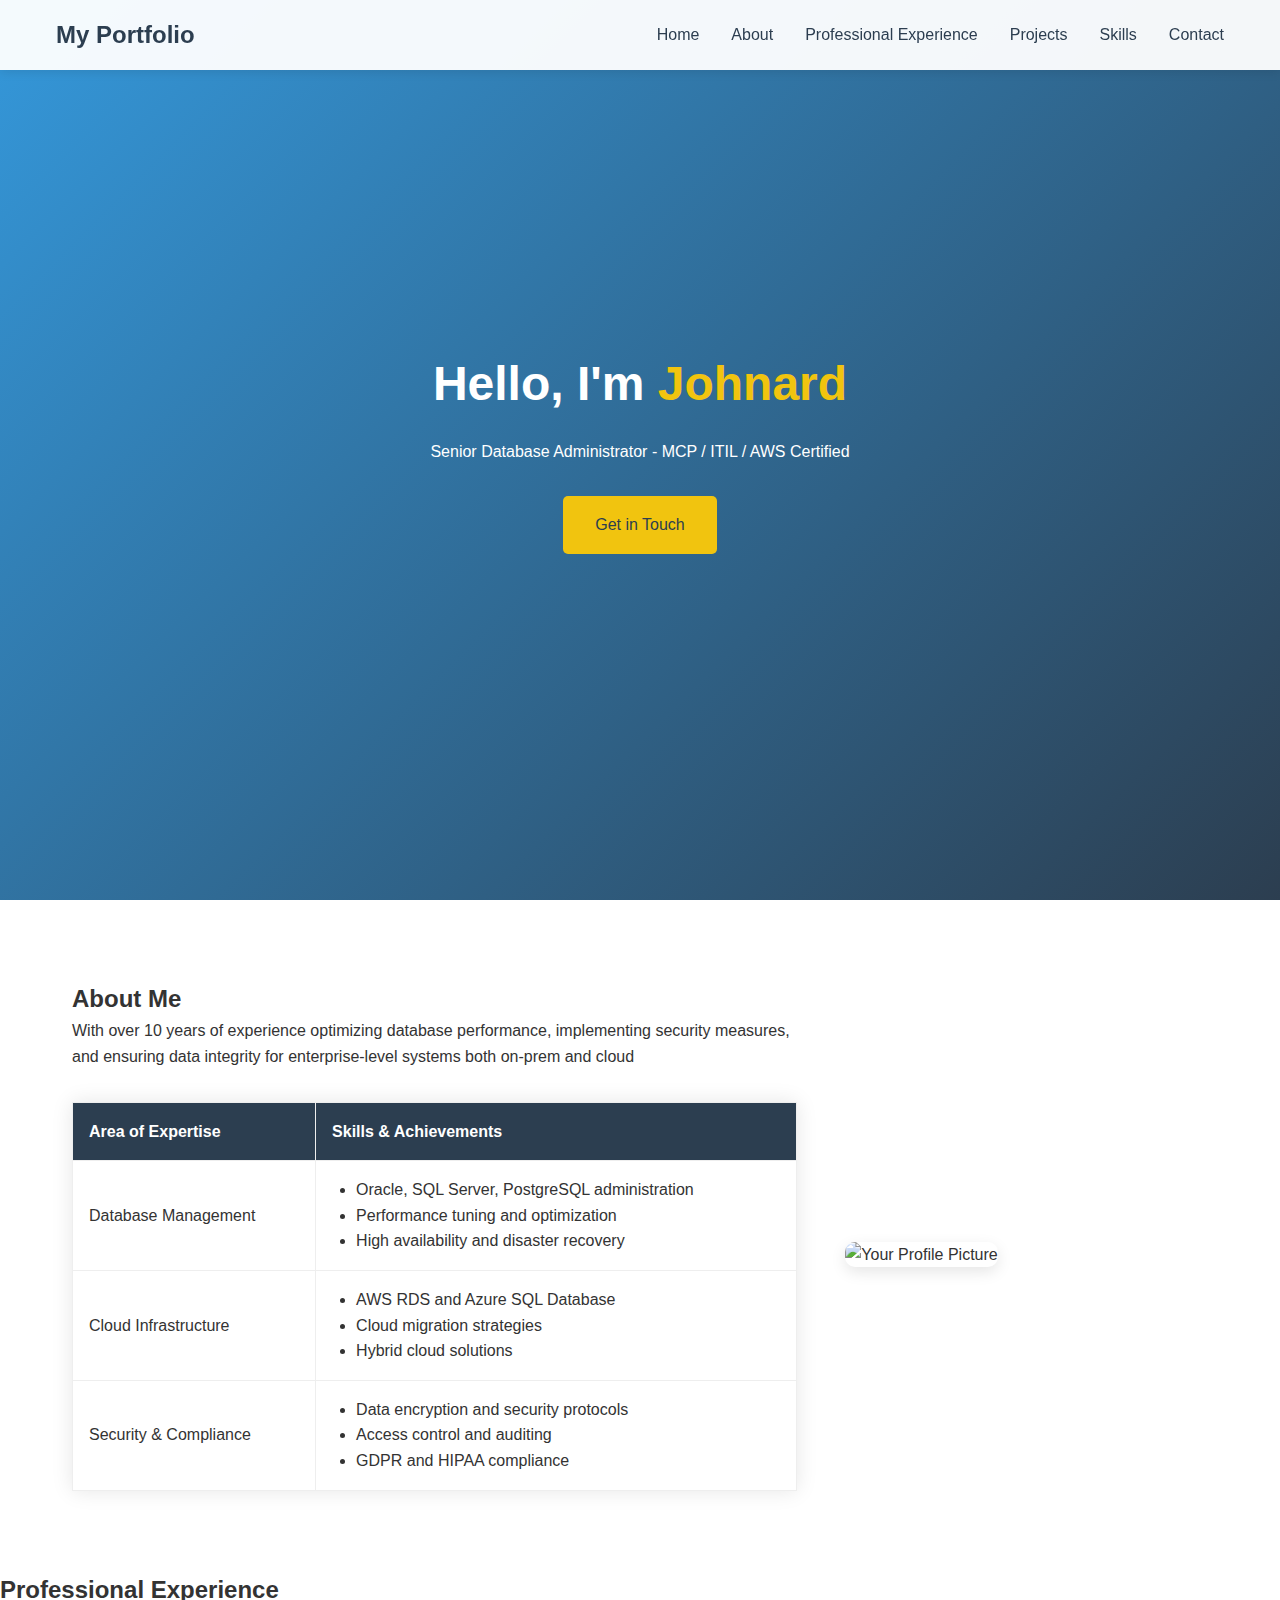
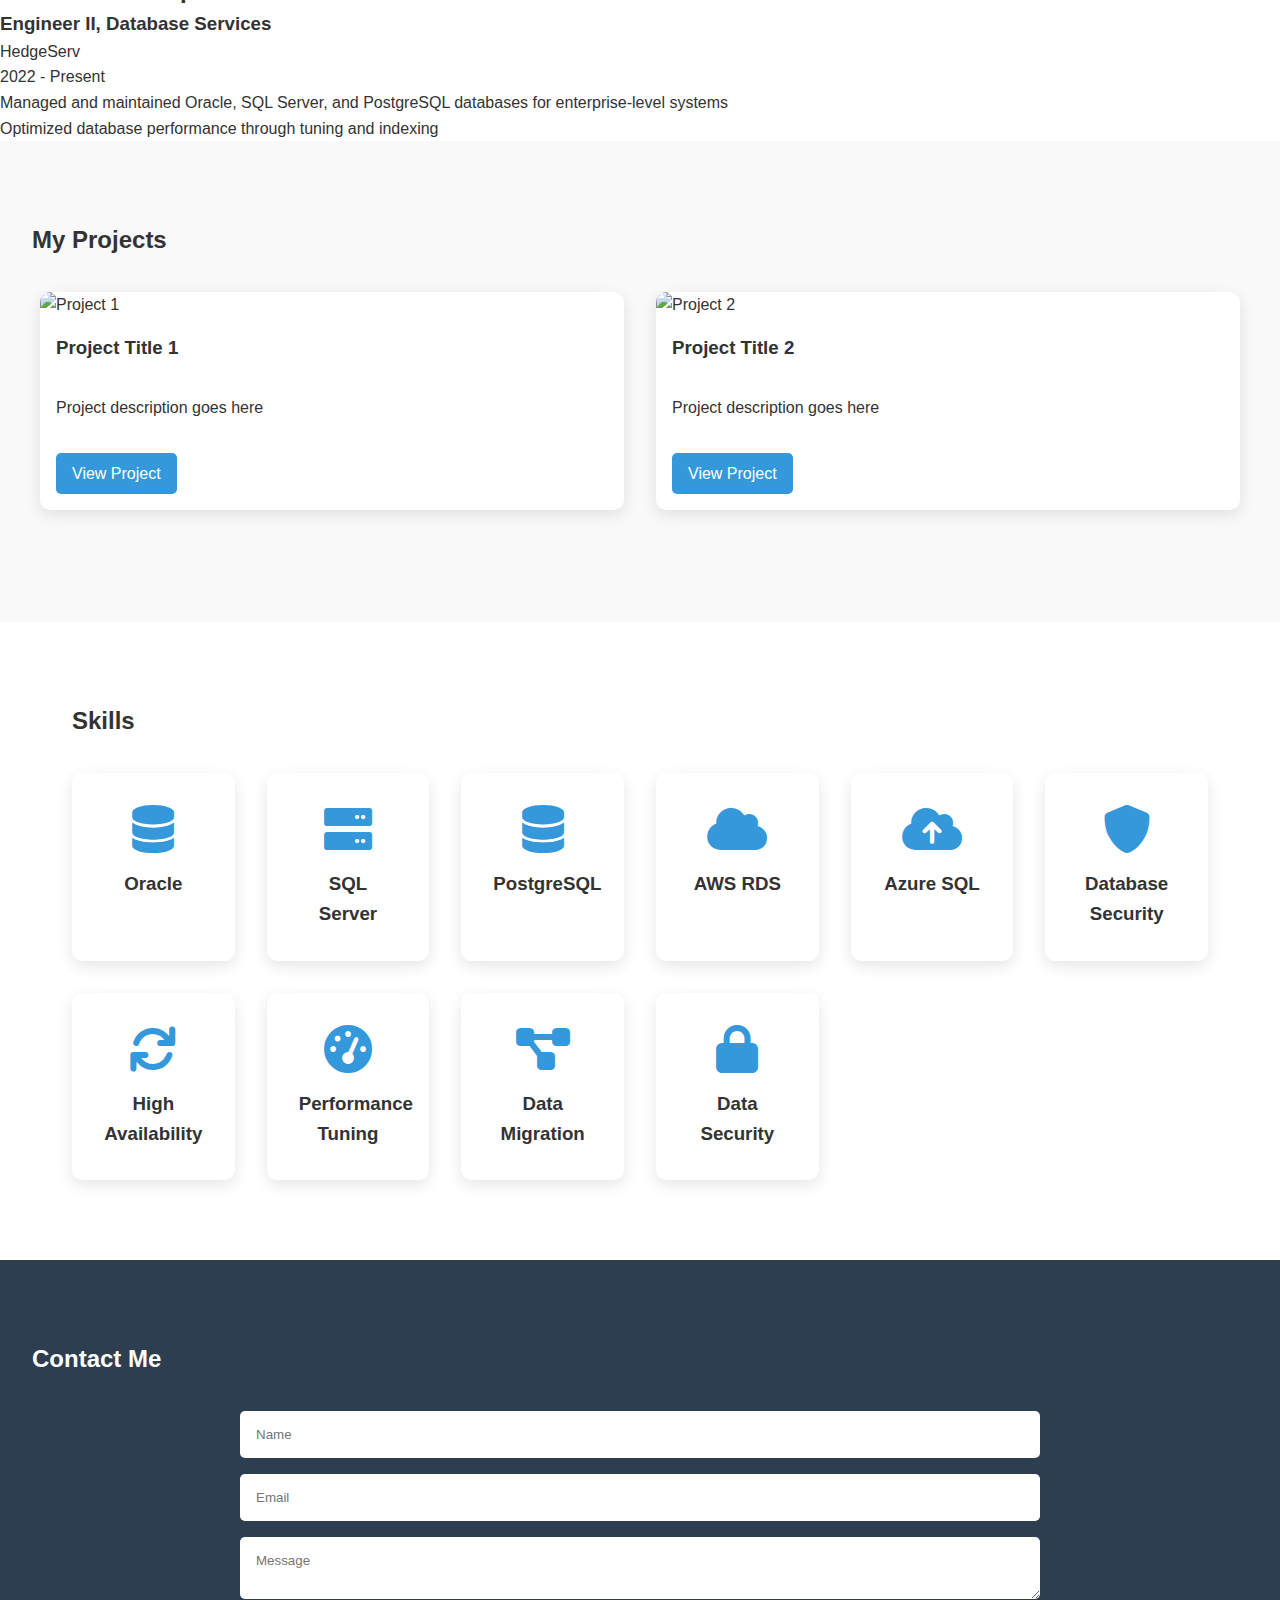
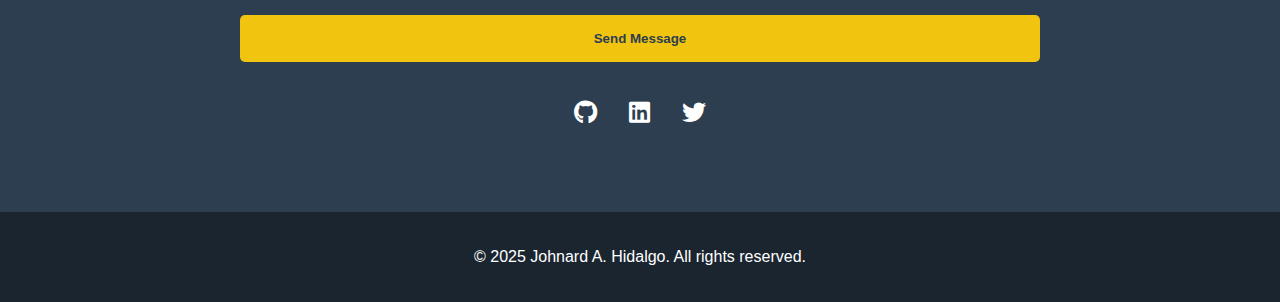
==== index.html @ d7ec06ce "Update index.html" ====
<!DOCTYPE html>
<html lang="en">
<head>
    <meta charset="UTF-8">
    <meta name="viewport" content="width=device-width, initial-scale=1.0">
    <title>My Portfolio</title>
    <link rel="stylesheet" href="styles.css">
    <link rel="stylesheet" href="https://cdnjs.cloudflare.com/ajax/libs/font-awesome/6.0.0/css/all.min.css">
</head>
<body>
    <!-- Navigation -->
    <nav>
        <div class="nav-content">
            <div class="logo">
                <a href="#">My Portfolio</a>
            </div>
            <ul class="nav-links">
                <li><a href="#home">Home</a></li>
                <li><a href="#about">About</a></li>
                <li><a href="#experience">Professional Experience</a></li>
                <li><a href="#projects">Projects</a></li>
                <li><a href="#skills">Skills</a></li>
                <li><a href="#contact">Contact</a></li>
            </ul>
        </div>
    </nav>

    <!-- Hero Section -->
    <section id="home" class="hero">
        <div class="hero-content">
            <h1>Hello, I'm <span class="highlight">Johnard</span></h1>
            <p>Senior Database Administrator - MCP / ITIL / AWS Certified</p>
            <a href="#contact" class="cta-button">Get in Touch</a>
        </div>
    </section>

    <!-- About Section -->
    <section id="about" class="about">
        <h2>About Me</h2>
        <div class="about-content">
            <div class="about-text">
                <p>With over 10 years of experience optimizing database performance, implementing security measures, and ensuring data integrity for enterprise-level systems both on-prem and cloud</p>
                
                <table class="experience-table">
                    <thead>
                        <tr>
                            <th>Area of Expertise</th>
                            <th>Skills & Achievements</th>
                        </tr>
                    </thead>
                    <tbody>
                        <tr>
                            <td>Database Management</td>
                            <td>
                                <ul>
                                    <li>Oracle, SQL Server, PostgreSQL administration</li>
                                    <li>Performance tuning and optimization</li>
                                    <li>High availability and disaster recovery</li>
                                </ul>
                            </td>
                        </tr>
                        <tr>
                            <td>Cloud Infrastructure</td>
                            <td>
                                <ul>
                                    <li>AWS RDS and Azure SQL Database</li>
                                    <li>Cloud migration strategies</li>
                                    <li>Hybrid cloud solutions</li>
                                </ul>
                            </td>
                        </tr>
                        <tr>
                            <td>Security & Compliance</td>
                            <td>
                                <ul>
                                    <li>Data encryption and security protocols</li>
                                    <li>Access control and auditing</li>
                                    <li>GDPR and HIPAA compliance</li>
                                </ul>
                            </td>
                        </tr>
                    </tbody>
                </table>
            </div>
            <div class="about-image">
                <img src="your-image.jpg" alt="Your Profile Picture">
            </div>
        </div>
    </section>
    <!-- Profesional Experience Section -->
    <section id="experience" class="experience">
        <h2>Professional Experience</h2>
        <div class="experience-grid">
            <div class="experience-card">
                <h3>Engineer II, Database Services</h3>
                <p>HedgeServ</p>
                <p>2022 - Present</p>
                <ul>
                    <li>Managed and maintained Oracle, SQL Server, and PostgreSQL databases for enterprise-level systems</li>
                    <li>Optimized database performance through tuning and indexing</li>
                </ul>    
            </div>
        </div>     
            

    <!-- Projects Section -->
    <section id="projects" class="projects">
        <h2>My Projects</h2>
        <div class="project-grid">
            <div class="project-card">
                <img src="project1.jpg" alt="Project 1">
                <h3>Project Title 1</h3>
                <p>Project description goes here</p>
                <a href="#" class="project-link">View Project</a>
            </div>
            <div class="project-card">
                <img src="project2.jpg" alt="Project 2">
                <h3>Project Title 2</h3>
                <p>Project description goes here</p>
                <a href="#" class="project-link">View Project</a>
            </div>
            <!-- Add more project cards as needed -->
        </div>
    </section>

    <!-- Skills Section -->
    <section id="skills" class="skills">
        <h2>Skills</h2>
        <div class="skills-grid">
            <!-- Remove web development skills and update with database-related skills -->
            <div class="skill-card">
                <i class="fas fa-database"></i>
                <h3>Oracle</h3>
            </div>
            <div class="skill-card">
                <i class="fas fa-server"></i>
                <h3>SQL Server</h3>
            </div>
            <div class="skill-card">
                <i class="fas fa-database"></i>
                <h3>PostgreSQL</h3>
            </div>
            <div class="skill-card">
                <i class="fas fa-cloud"></i>
                <h3>AWS RDS</h3>
            </div>
            <div class="skill-card">
                <i class="fas fa-cloud-upload-alt"></i>
                <h3>Azure SQL</h3>
            </div>
            <div class="skill-card">
                <i class="fas fa-shield-alt"></i>
                <h3>Database Security</h3>
            </div>
            <div class="skill-card">
                <i class="fas fa-sync"></i>
                <h3>High Availability</h3>
            </div>
            <div class="skill-card">
                <i class="fas fa-tachometer-alt"></i>
                <h3>Performance Tuning</h3>
            </div>
            <div class="skill-card">
                <i class="fas fa-project-diagram"></i>
                <h3>Data Migration</h3>
            </div>
            <div class="skill-card">
                <i class="fas fa-lock"></i>
                <h3>Data Security</h3>
            </div>
        </div>
    </section>

    <!-- Contact Section -->
    <section id="contact" class="contact">
        <h2>Contact Me</h2>
        <div class="contact-content">
            <form id="contact-form">
                <input type="text" placeholder="Name" required>
                <input type="email" placeholder="Email" required>
                <textarea placeholder="Message" required></textarea>
                <button type="submit">Send Message</button>
            </form>
            <div class="social-links">
                <a href="https://github.com/johnarddba"><i class="fab fa-github"></i></a>
                <a href="https://linkedin.com/in/johnardahidalgo/"><i class="fab fa-linkedin"></i></a>
                <a href="https://x.com/johnardahidalgo"><i class="fab fa-twitter"></i></a>
            </div>
        </div>
    </section>

    <!-- Footer -->
    <footer>
        <p>&copy; 2025 Johnard A. Hidalgo. All rights reserved.</p>
    </footer>

    <script src="script.js"></script>
</body>
</html>
---- styles.css ----
/* Global Styles */
* {
    margin: 0;
    padding: 0;
    box-sizing: border-box;
    font-family: 'Arial', sans-serif;
}

body {
    line-height: 1.6;
    color: #333;
}

/* Navigation */
nav {
    position: fixed;
    width: 100%;
    background: rgba(255, 255, 255, 0.95);
    box-shadow: 0 2px 10px rgba(0, 0, 0, 0.1);
    z-index: 1000;
}

.nav-content {
    max-width: 1200px;
    margin: 0 auto;
    padding: 1rem;
    display: flex;
    justify-content: space-between;
    align-items: center;
}

.logo a {
    font-size: 1.5rem;
    font-weight: bold;
    color: #2c3e50;
    text-decoration: none;
}

.nav-links {
    display: flex;
    list-style: none;
    gap: 2rem;
}

.nav-links a {
    text-decoration: none;
    color: #2c3e50;
    font-weight: 500;
    transition: color 0.3s;
}

.nav-links a:hover {
    color: #3498db;
}

/* Hero Section */
.hero {
    height: 100vh;
    background: linear-gradient(135deg, #3498db, #2c3e50);
    display: flex;
    align-items: center;
    justify-content: center;
    text-align: center;
    color: white;
}

.hero-content h1 {
    font-size: 3rem;
    margin-bottom: 1rem;
}

.highlight {
    color: #f1c40f;
}

.cta-button {
    display: inline-block;
    padding: 1rem 2rem;
    background: #f1c40f;
    color: #2c3e50;
    text-decoration: none;
    border-radius: 5px;
    margin-top: 2rem;
    transition: transform 0.3s;
}

.cta-button:hover {
    transform: translateY(-3px);
}

/* About Section */
.about {
    padding: 5rem 2rem;
    max-width: 1200px;
    margin: 0 auto;
}

.about-content {
    display: grid;
    grid-template-columns: 2fr 1fr;
    gap: 3rem;
    align-items: center;
}

.about-image img {
    width: 100%;
    border-radius: 10px;
    box-shadow: 0 5px 15px rgba(0, 0, 0, 0.1);
}

/* Experience Table */
.experience-table {
    width: 100%;
    border-collapse: collapse;
    margin-top: 2rem;
    background: white;
    box-shadow: 0 0 20px rgba(0, 0, 0, 0.1);
}

.experience-table th,
.experience-table td {
    padding: 1rem;
    border: 1px solid #eee;
}

.experience-table th {
    background: #2c3e50;
    color: white;
    text-align: left;
}

.experience-table ul {
    margin-left: 1.5rem;
}

/* Projects Section */
.projects {
    background: #f9f9f9;
    padding: 5rem 2rem;
}

.project-grid {
    max-width: 1200px;
    margin: 0 auto;
    display: grid;
    grid-template-columns: repeat(auto-fit, minmax(300px, 1fr));
    gap: 2rem;
    padding: 2rem 0;
}

.project-card {
    background: white;
    border-radius: 10px;
    overflow: hidden;
    box-shadow: 0 5px 15px rgba(0, 0, 0, 0.1);
    transition: transform 0.3s;
}

.project-card:hover {
    transform: translateY(-5px);
}

.project-card img {
    width: 100%;
    height: 200px;
    object-fit: cover;
}

.project-card h3,
.project-card p {
    padding: 1rem;
}

.project-link {
    display: inline-block;
    margin: 1rem;
    padding: 0.5rem 1rem;
    background: #3498db;
    color: white;
    text-decoration: none;
    border-radius: 5px;
}

/* Skills Section */
.skills {
    padding: 5rem 2rem;
    max-width: 1200px;
    margin: 0 auto;
}

.skills-grid {
    display: grid;
    grid-template-columns: repeat(auto-fit, minmax(150px, 1fr));
    gap: 2rem;
    margin-top: 2rem;
}

.skill-card {
    text-align: center;
    padding: 2rem;
    background: white;
    border-radius: 10px;
    box-shadow: 0 5px 15px rgba(0, 0, 0, 0.1);
}

.skill-card i {
    font-size: 3rem;
    color: #3498db;
    margin-bottom: 1rem;
}

/* Contact Section */
.contact {
    background: #2c3e50;
    color: white;
    padding: 5rem 2rem;
}

.contact-content {
    max-width: 800px;
    margin: 0 auto;
}

#contact-form {
    display: grid;
    gap: 1rem;
    margin-top: 2rem;
}

#contact-form input,
#contact-form textarea {
    padding: 1rem;
    border: none;
    border-radius: 5px;
}

#contact-form button {
    padding: 1rem;
    background: #f1c40f;
    color: #2c3e50;
    border: none;
    border-radius: 5px;
    cursor: pointer;
    font-weight: bold;
}

.social-links {
    display: flex;
    justify-content: center;
    gap: 2rem;
    margin-top: 2rem;
}

.social-links a {
    color: white;
    font-size: 1.5rem;
    transition: color 0.3s;
}

.social-links a:hover {
    color: #f1c40f;
}

/* Footer */
footer {
    text-align: center;
    padding: 2rem;
    background: #1a252f;
    color: white;
}

/* Responsive Design */
@media (max-width: 768px) {
    .nav-links {
        display: none;
    }
    
    .about-content {
        grid-template-columns: 1fr;
    }
    
    .hero-content h1 {
        font-size: 2rem;
    }
}
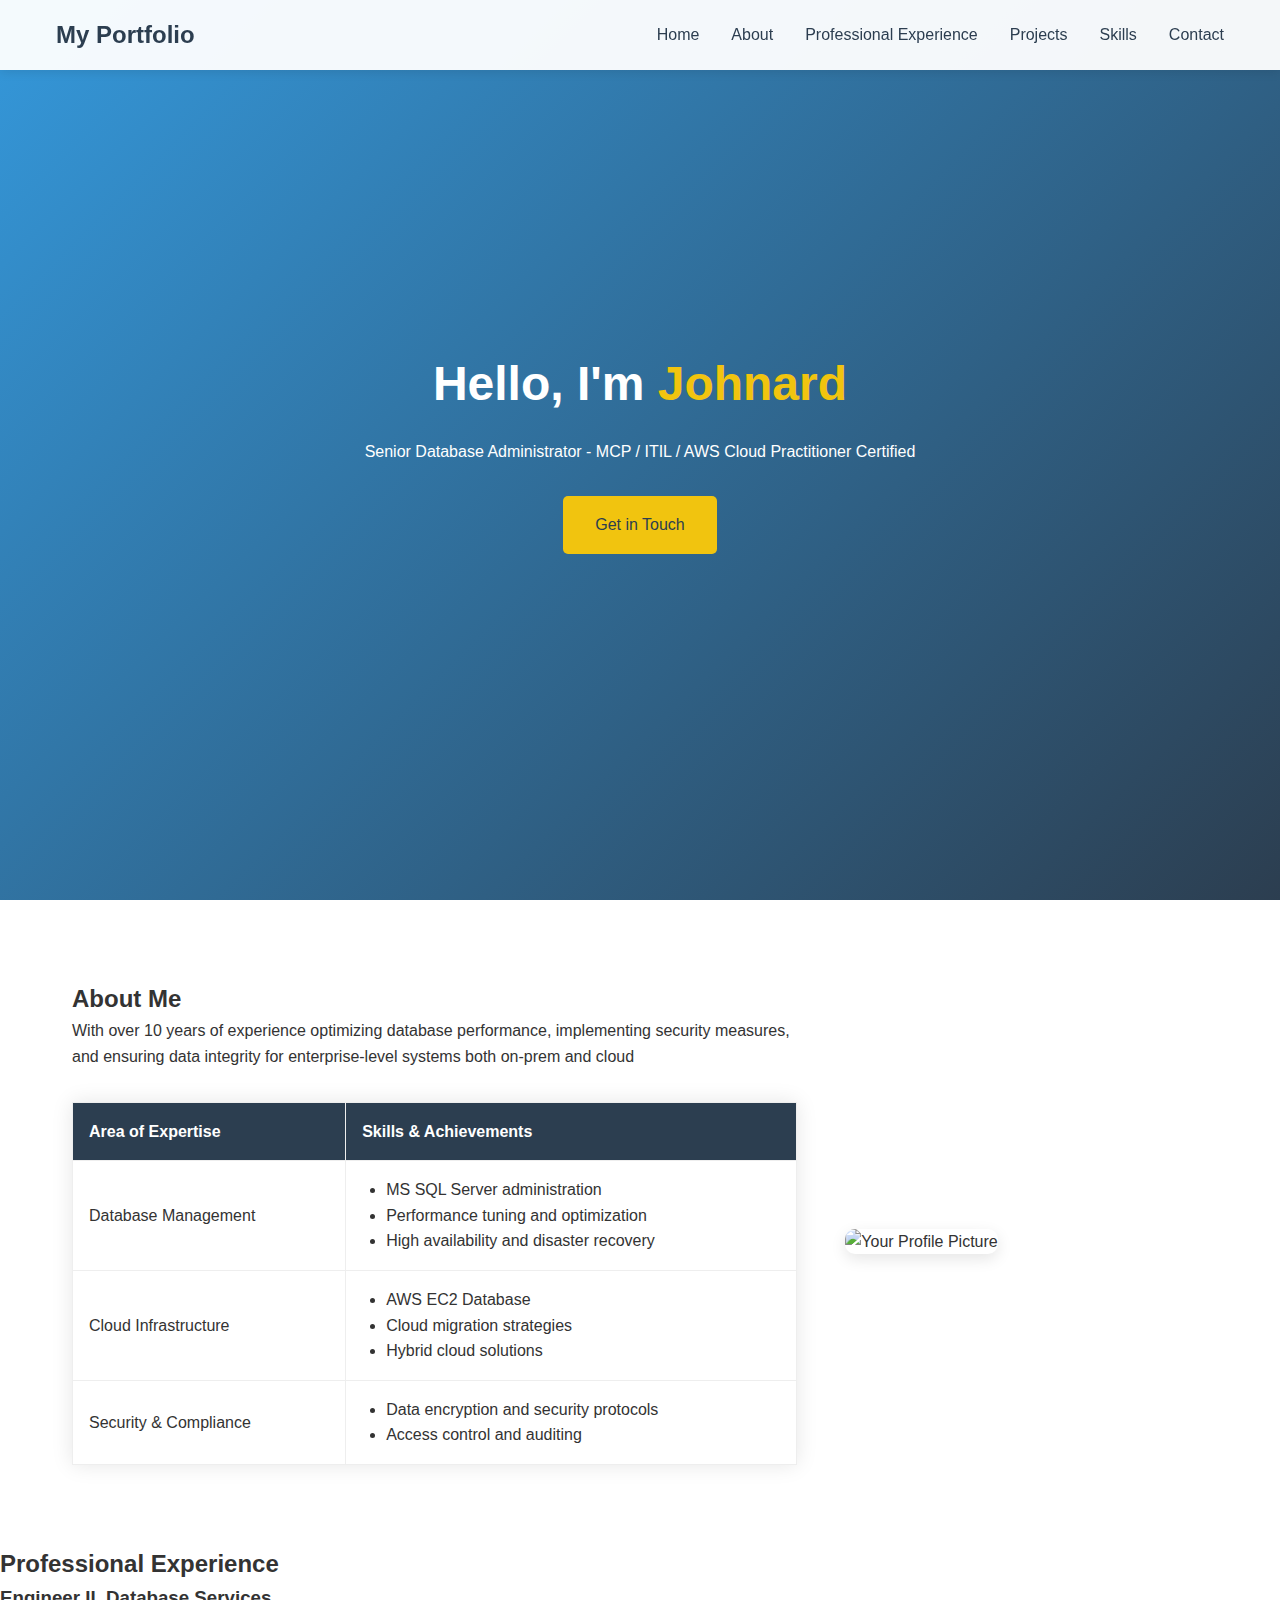
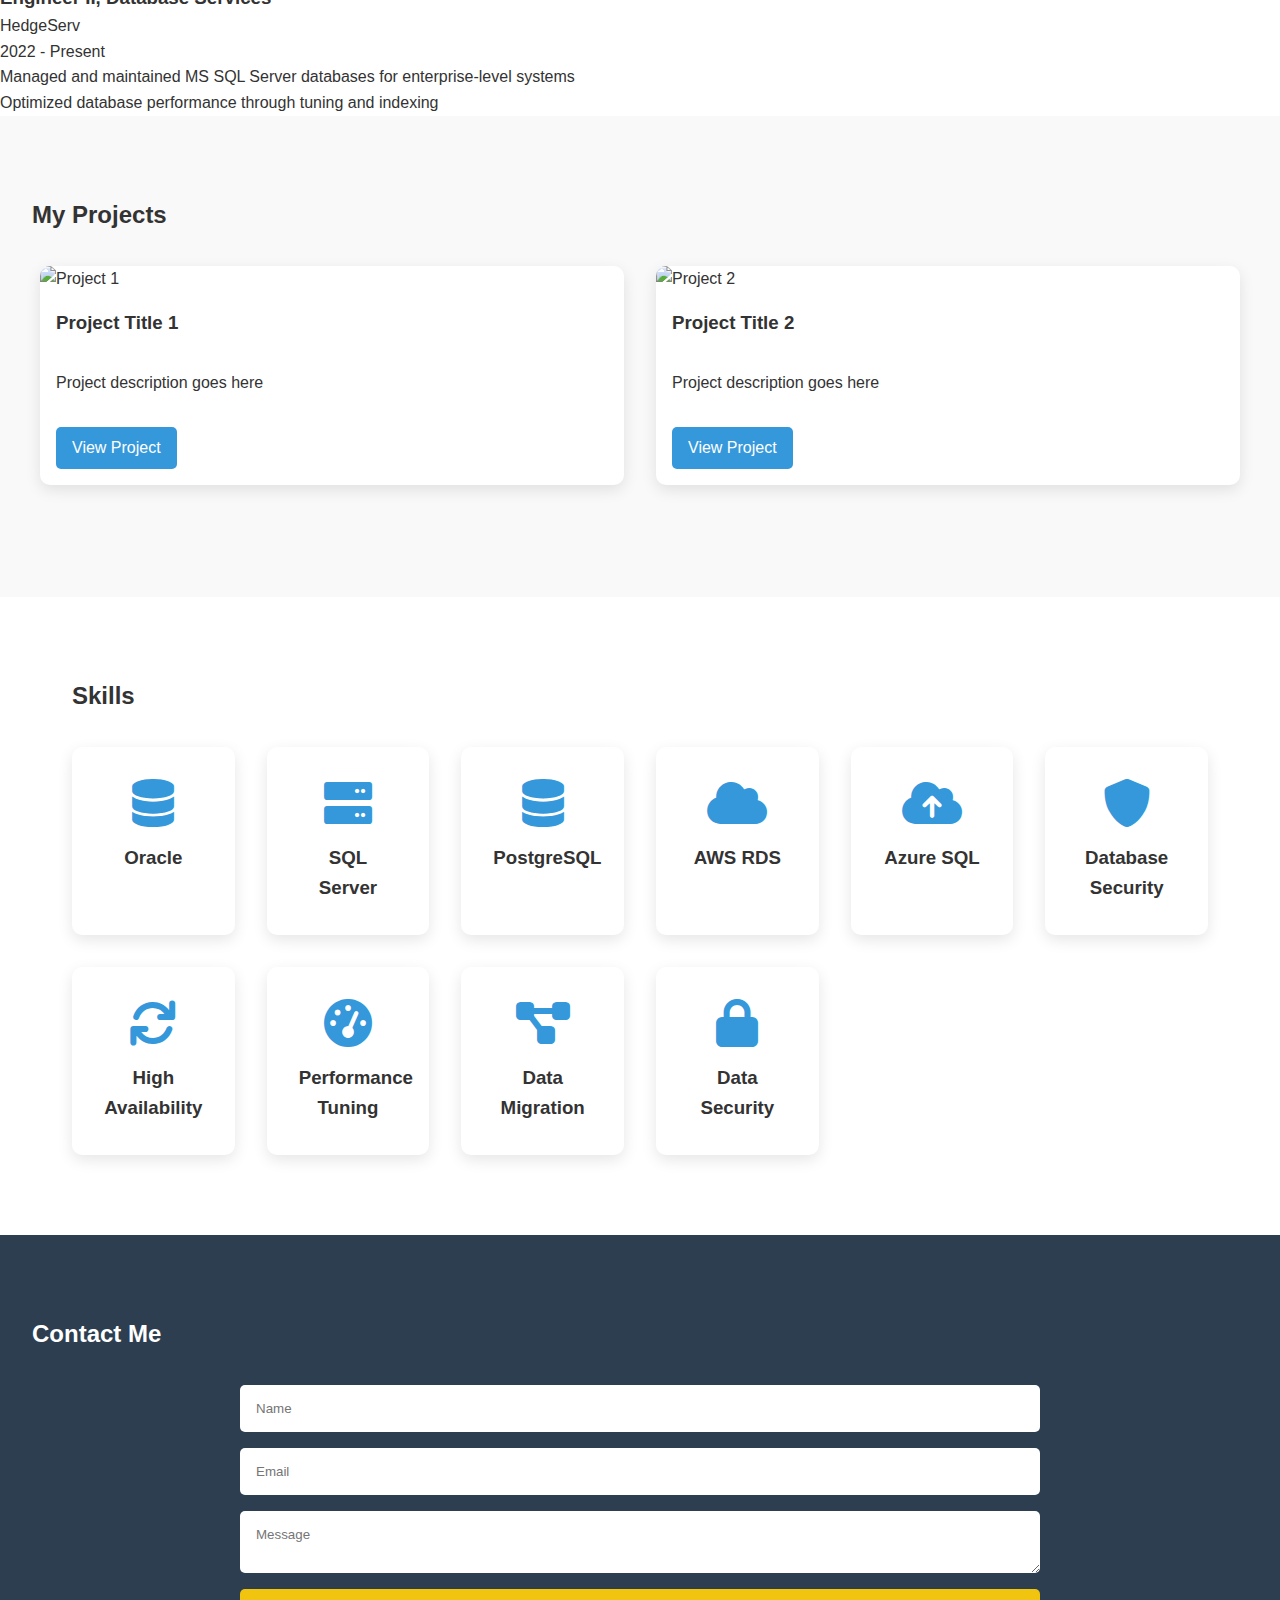
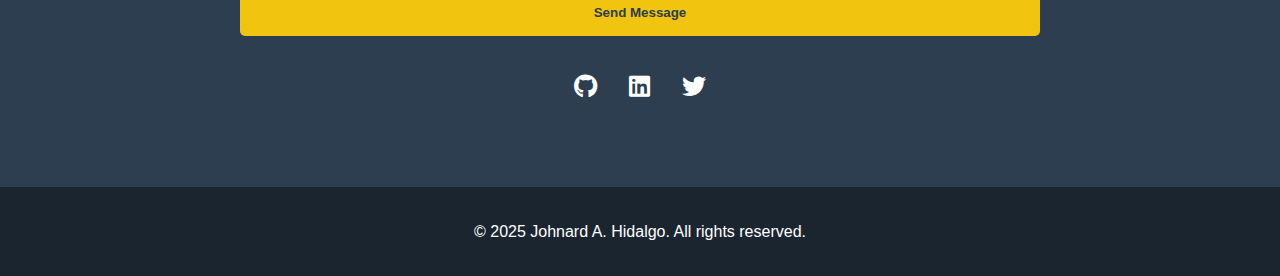
==== commit 752e87ce: "Update index.html" ====
--- a/index.html
+++ b/index.html
@@ -29,7 +29,7 @@
     <section id="home" class="hero">
         <div class="hero-content">
             <h1>Hello, I'm <span class="highlight">Johnard</span></h1>
-            <p>Senior Database Administrator - MCP / ITIL / AWS Certified</p>
+            <p>Senior Database Administrator - MCP / ITIL / AWS Cloud Practitioner Certified</p>
             <a href="#contact" class="cta-button">Get in Touch</a>
         </div>
     </section>
@@ -53,7 +53,7 @@
                             <td>Database Management</td>
                             <td>
                                 <ul>
-                                    <li>Oracle, SQL Server, PostgreSQL administration</li>
+                                    <li>MS SQL Server administration</li>
                                     <li>Performance tuning and optimization</li>
                                     <li>High availability and disaster recovery</li>
                                 </ul>
@@ -63,7 +63,7 @@
                             <td>Cloud Infrastructure</td>
                             <td>
                                 <ul>
-                                    <li>AWS RDS and Azure SQL Database</li>
+                                    <li>AWS EC2 Database</li>
                                     <li>Cloud migration strategies</li>
                                     <li>Hybrid cloud solutions</li>
                                 </ul>
@@ -75,7 +75,6 @@
                                 <ul>
                                     <li>Data encryption and security protocols</li>
                                     <li>Access control and auditing</li>
-                                    <li>GDPR and HIPAA compliance</li>
                                 </ul>
                             </td>
                         </tr>
@@ -96,7 +95,7 @@
                 <p>HedgeServ</p>
                 <p>2022 - Present</p>
                 <ul>
-                    <li>Managed and maintained Oracle, SQL Server, and PostgreSQL databases for enterprise-level systems</li>
+                    <li>Managed and maintained MS SQL Server databases for enterprise-level systems</li>
                     <li>Optimized database performance through tuning and indexing</li>
                 </ul>    
             </div>
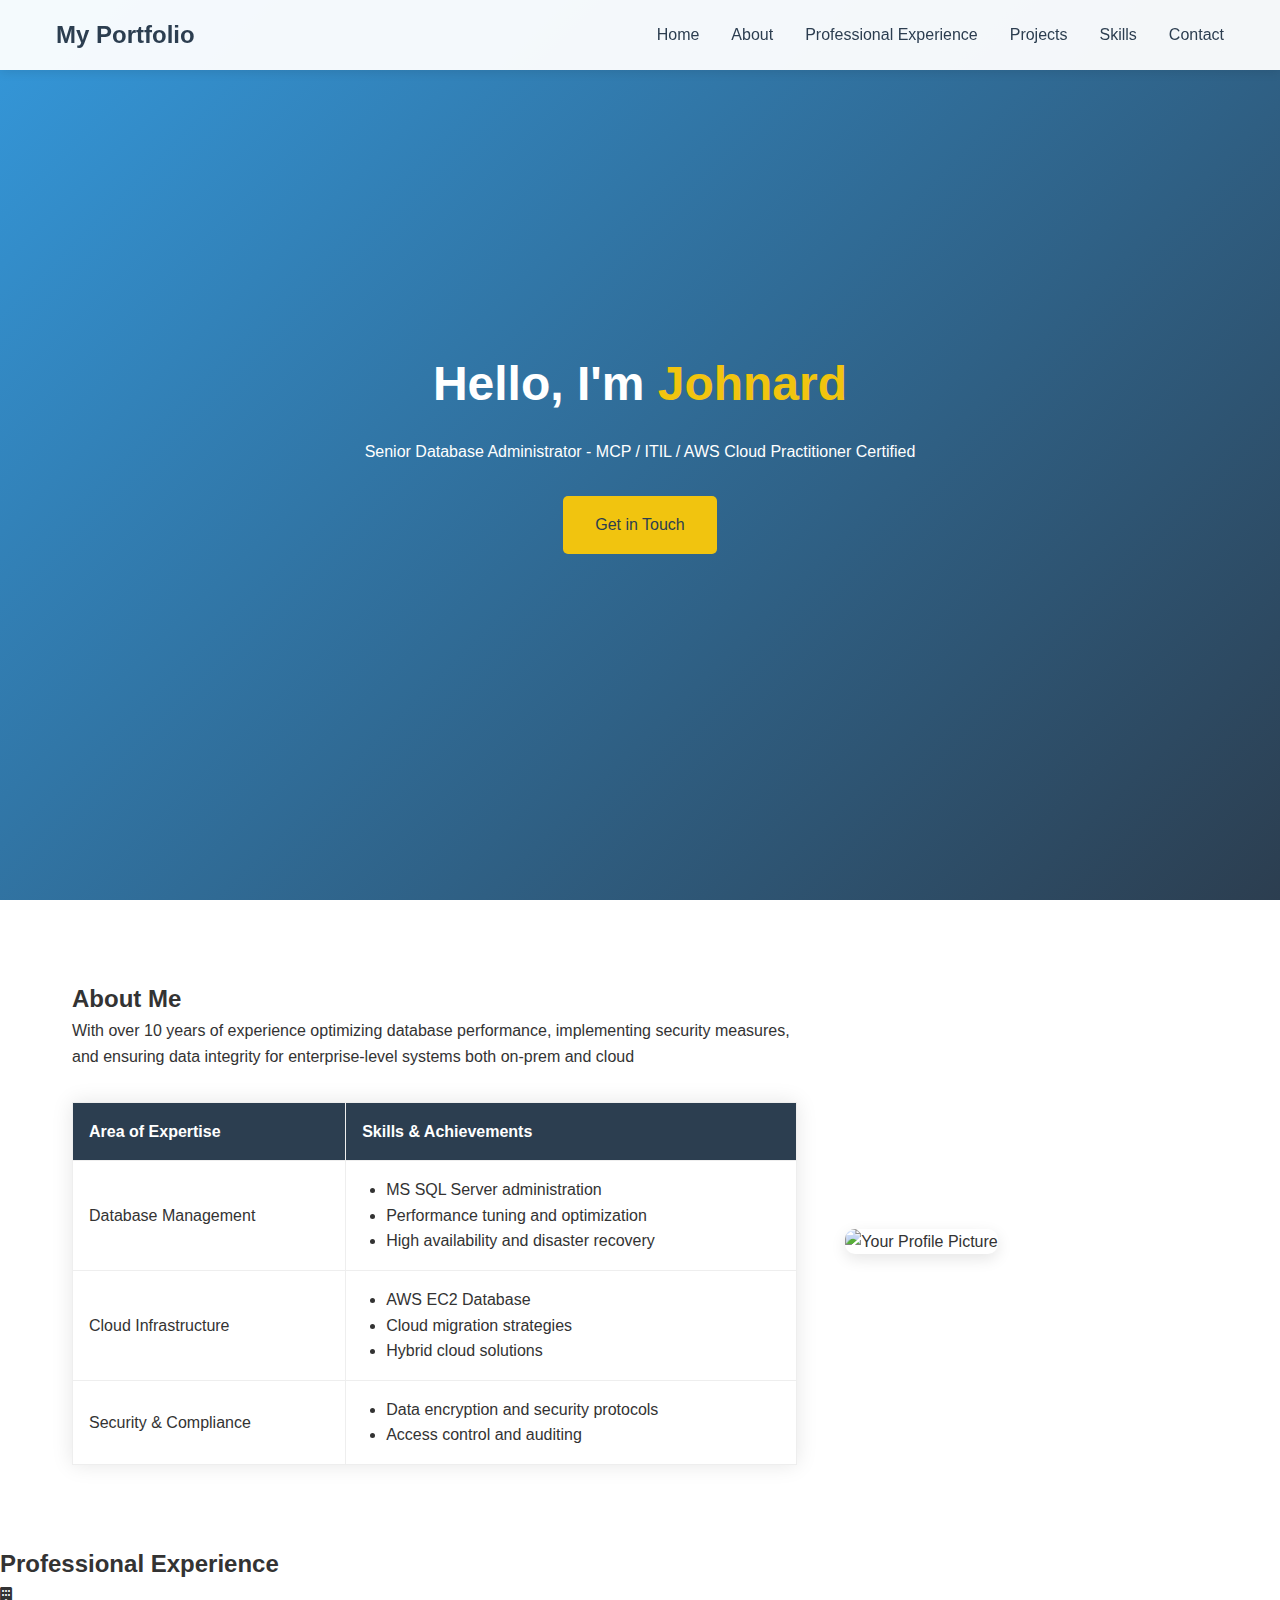
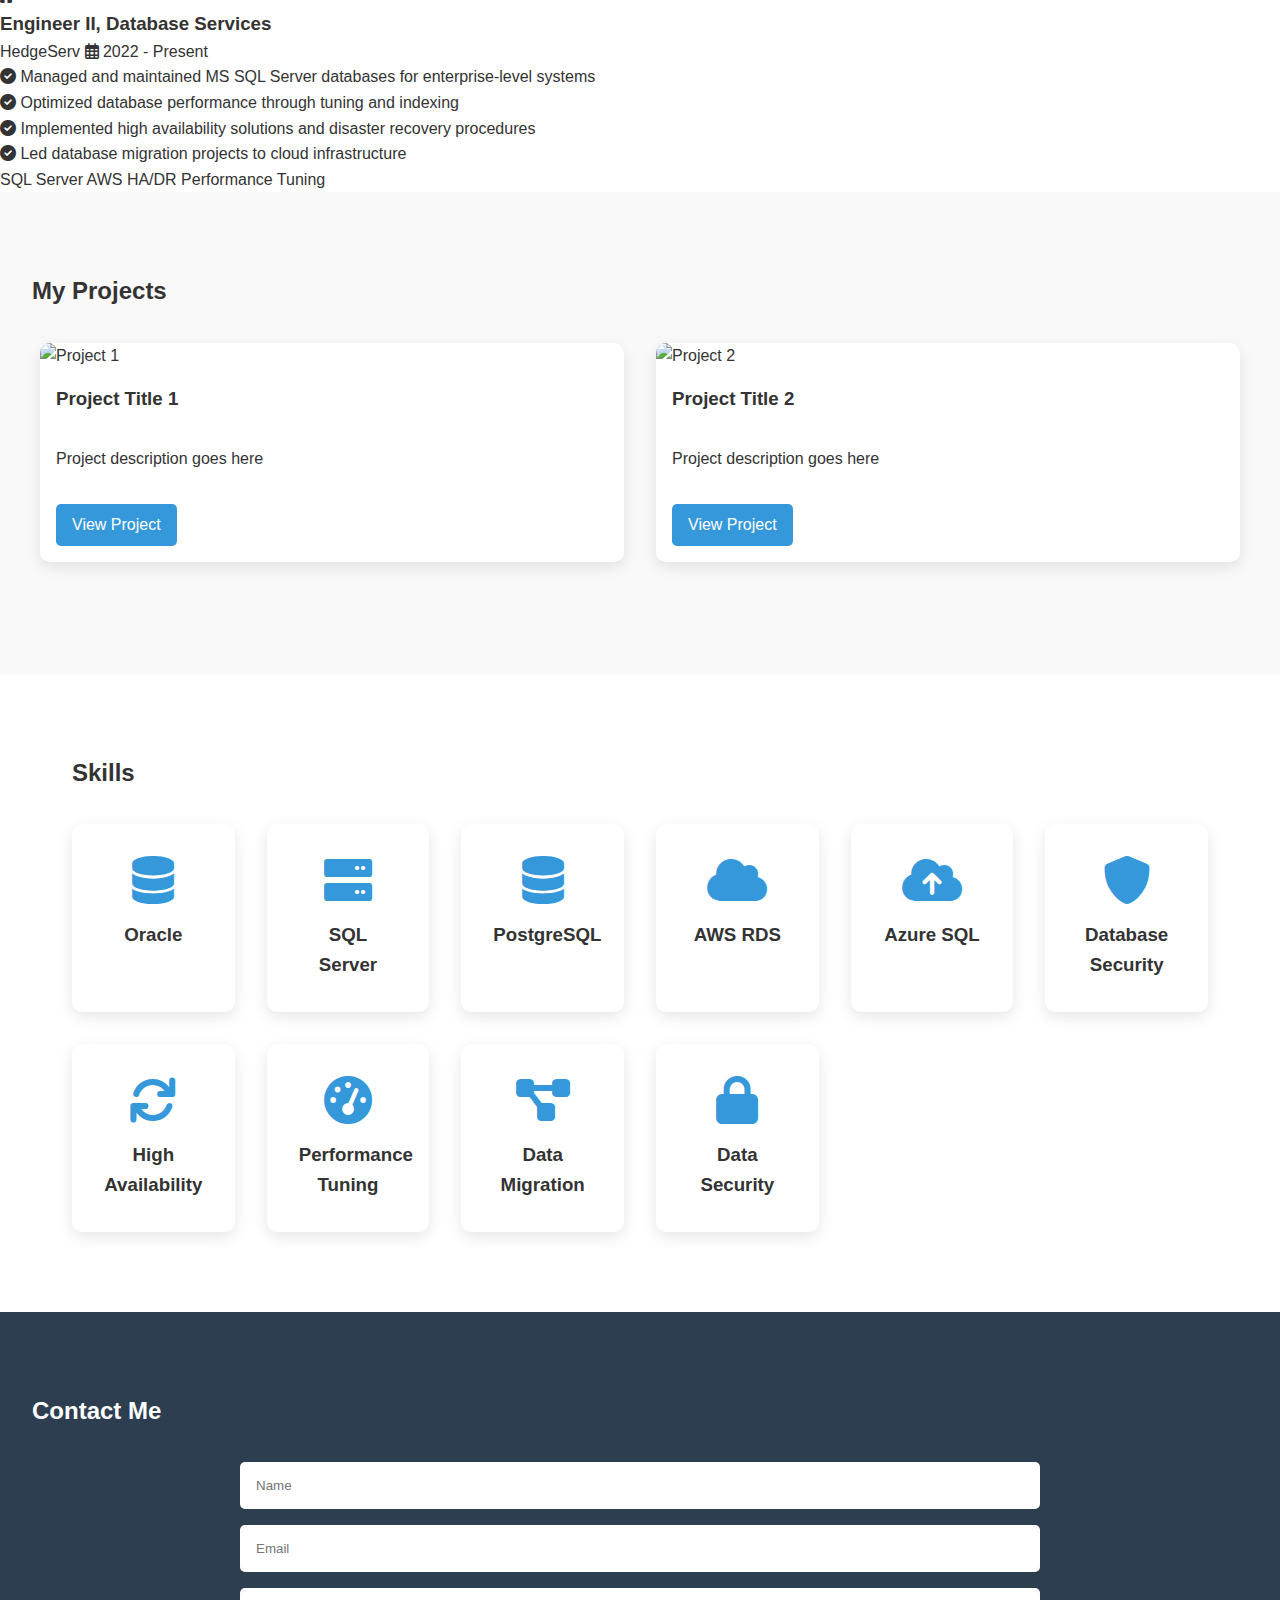
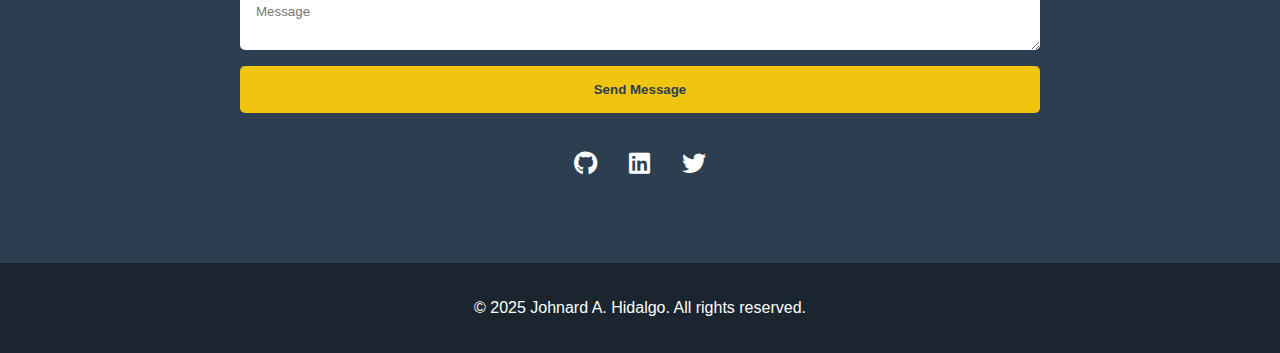
==== commit c81e8b30: "Update index.html" ====
--- a/index.html
+++ b/index.html
@@ -91,16 +91,31 @@
         <h2>Professional Experience</h2>
         <div class="experience-grid">
             <div class="experience-card">
-                <h3>Engineer II, Database Services</h3>
-                <p>HedgeServ</p>
-                <p>2022 - Present</p>
-                <ul>
-                    <li>Managed and maintained MS SQL Server databases for enterprise-level systems</li>
-                    <li>Optimized database performance through tuning and indexing</li>
-                </ul>    
+                <div class="company-logo">
+                    <i class="fas fa-building"></i>
+                </div>
+                <div class="experience-header">
+                    <h3>Engineer II, Database Services</h3>
+                    <span class="company">HedgeServ</span>
+                    <span class="duration"><i class="far fa-calendar-alt"></i> 2022 - Present</span>
+                </div>
+                <div class="experience-body">
+                    <ul>
+                        <li><i class="fas fa-check-circle"></i> Managed and maintained MS SQL Server databases for enterprise-level systems</li>
+                        <li><i class="fas fa-check-circle"></i> Optimized database performance through tuning and indexing</li>
+                        <li><i class="fas fa-check-circle"></i> Implemented high availability solutions and disaster recovery procedures</li>
+                        <li><i class="fas fa-check-circle"></i> Led database migration projects to cloud infrastructure</li>
+                    </ul>
+                </div>
+                <div class="tech-stack">
+                    <span class="tech-badge">SQL Server</span>
+                    <span class="tech-badge">AWS</span>
+                    <span class="tech-badge">HA/DR</span>
+                    <span class="tech-badge">Performance Tuning</span>
+                </div>
             </div>
         </div>     
-            
+    </section>        
 
     <!-- Projects Section -->
     <section id="projects" class="projects">
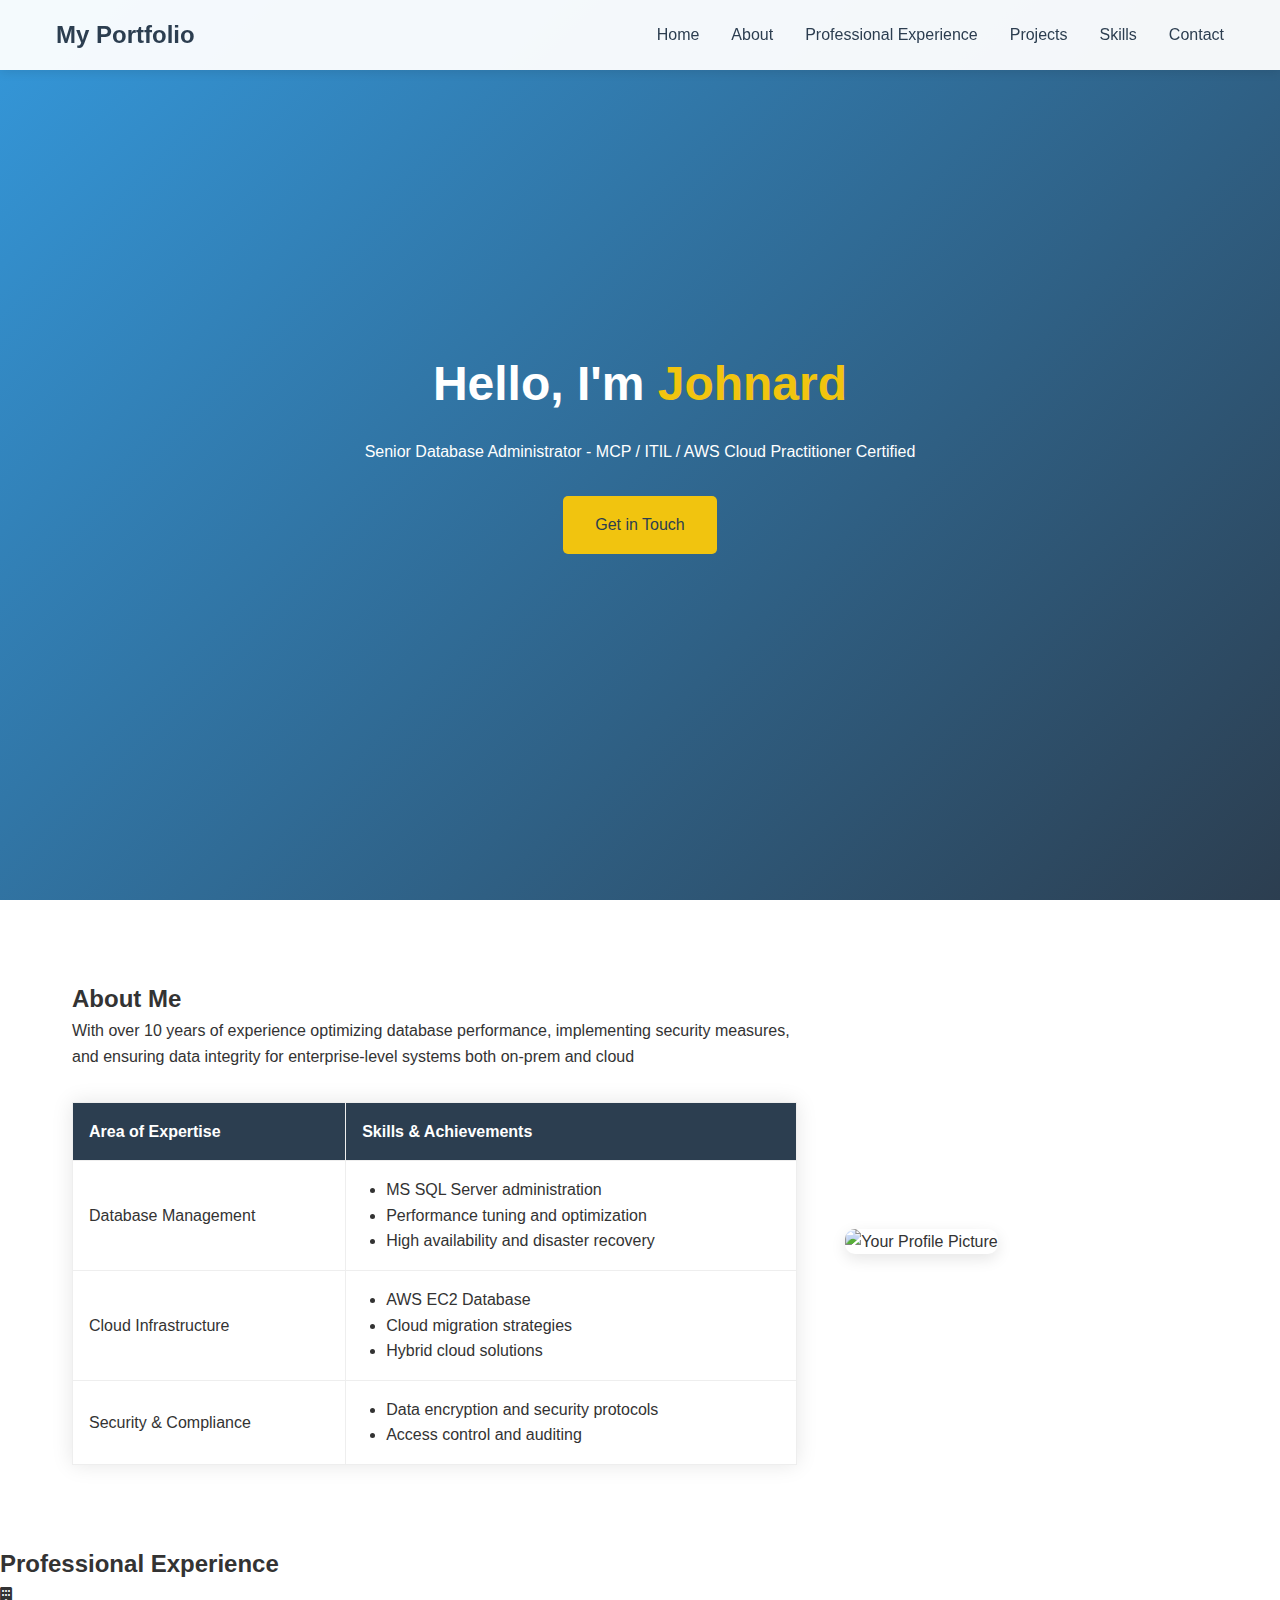
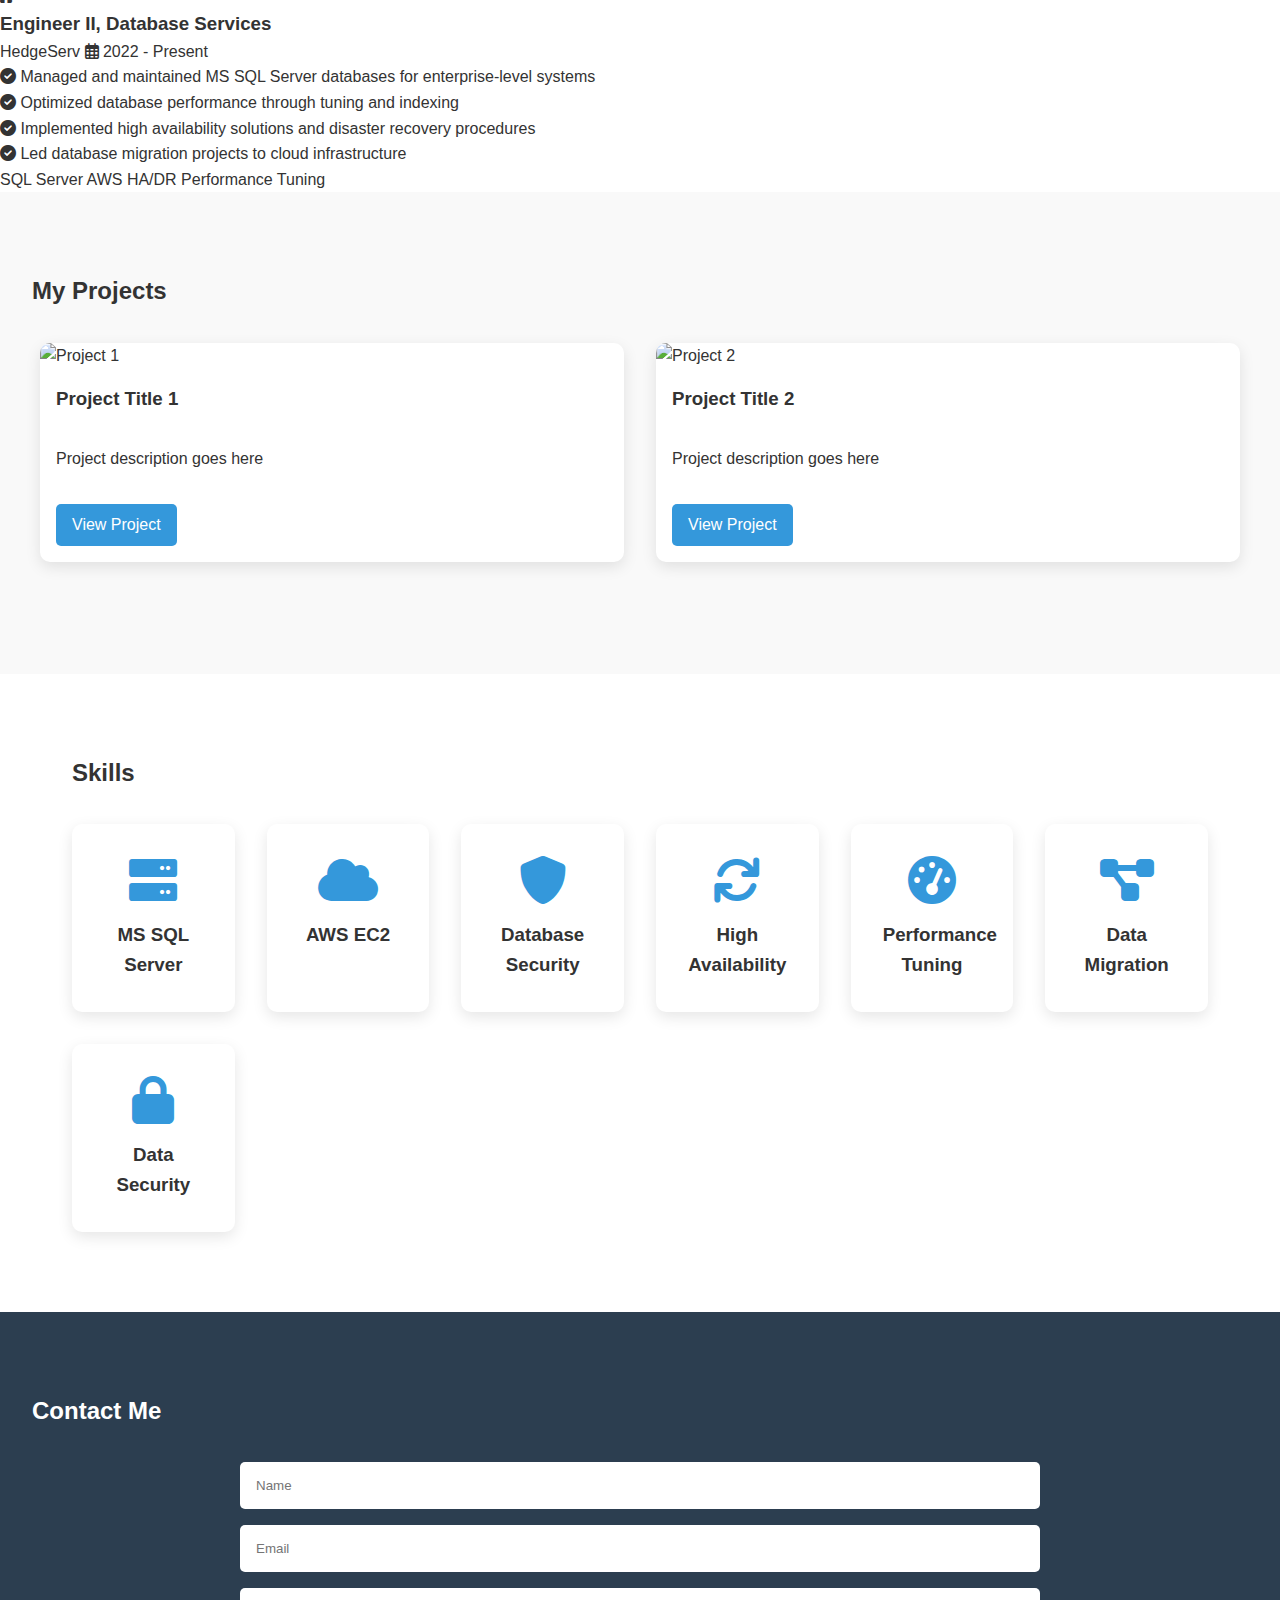
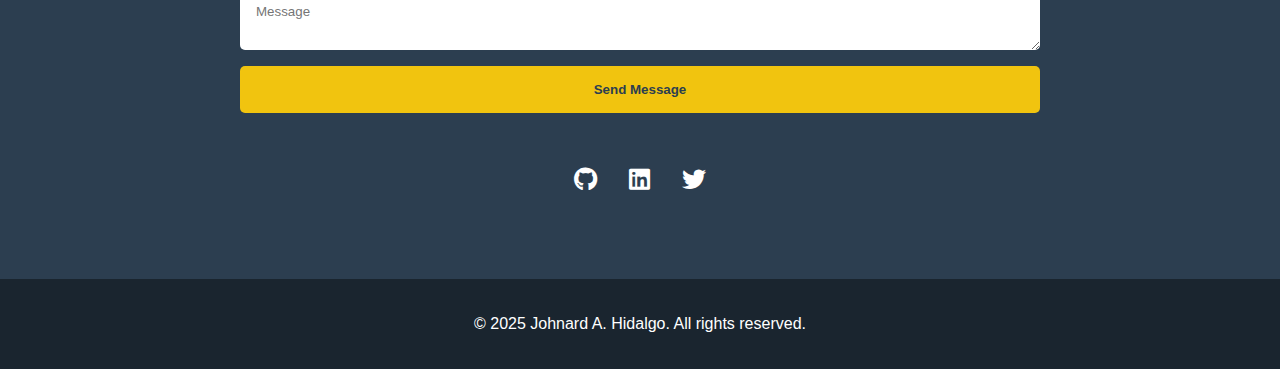
==== commit 73004f39: "Update index.html" ====
--- a/index.html
+++ b/index.html
@@ -143,24 +143,12 @@
         <div class="skills-grid">
             <!-- Remove web development skills and update with database-related skills -->
             <div class="skill-card">
-                <i class="fas fa-database"></i>
-                <h3>Oracle</h3>
-            </div>
-            <div class="skill-card">
                 <i class="fas fa-server"></i>
-                <h3>SQL Server</h3>
-            </div>
-            <div class="skill-card">
-                <i class="fas fa-database"></i>
-                <h3>PostgreSQL</h3>
+                <h3>MS SQL Server</h3>
             </div>
             <div class="skill-card">
                 <i class="fas fa-cloud"></i>
-                <h3>AWS RDS</h3>
-            </div>
-            <div class="skill-card">
-                <i class="fas fa-cloud-upload-alt"></i>
-                <h3>Azure SQL</h3>
+                <h3>AWS EC2</h3>
             </div>
             <div class="skill-card">
                 <i class="fas fa-shield-alt"></i>
@@ -190,10 +178,11 @@
         <h2>Contact Me</h2>
         <div class="contact-content">
             <form id="contact-form">
-                <input type="text" placeholder="Name" required>
-                <input type="email" placeholder="Email" required>
-                <textarea placeholder="Message" required></textarea>
+                <input type="text" name="name" placeholder="Name" required>
+                <input type="email" name="email" placeholder="Email" required>
+                <textarea name="message" placeholder="Message" required></textarea>
                 <button type="submit">Send Message</button>
+                <div id="form-status"></div>
             </form>
             <div class="social-links">
                 <a href="https://github.com/johnarddba"><i class="fab fa-github"></i></a>
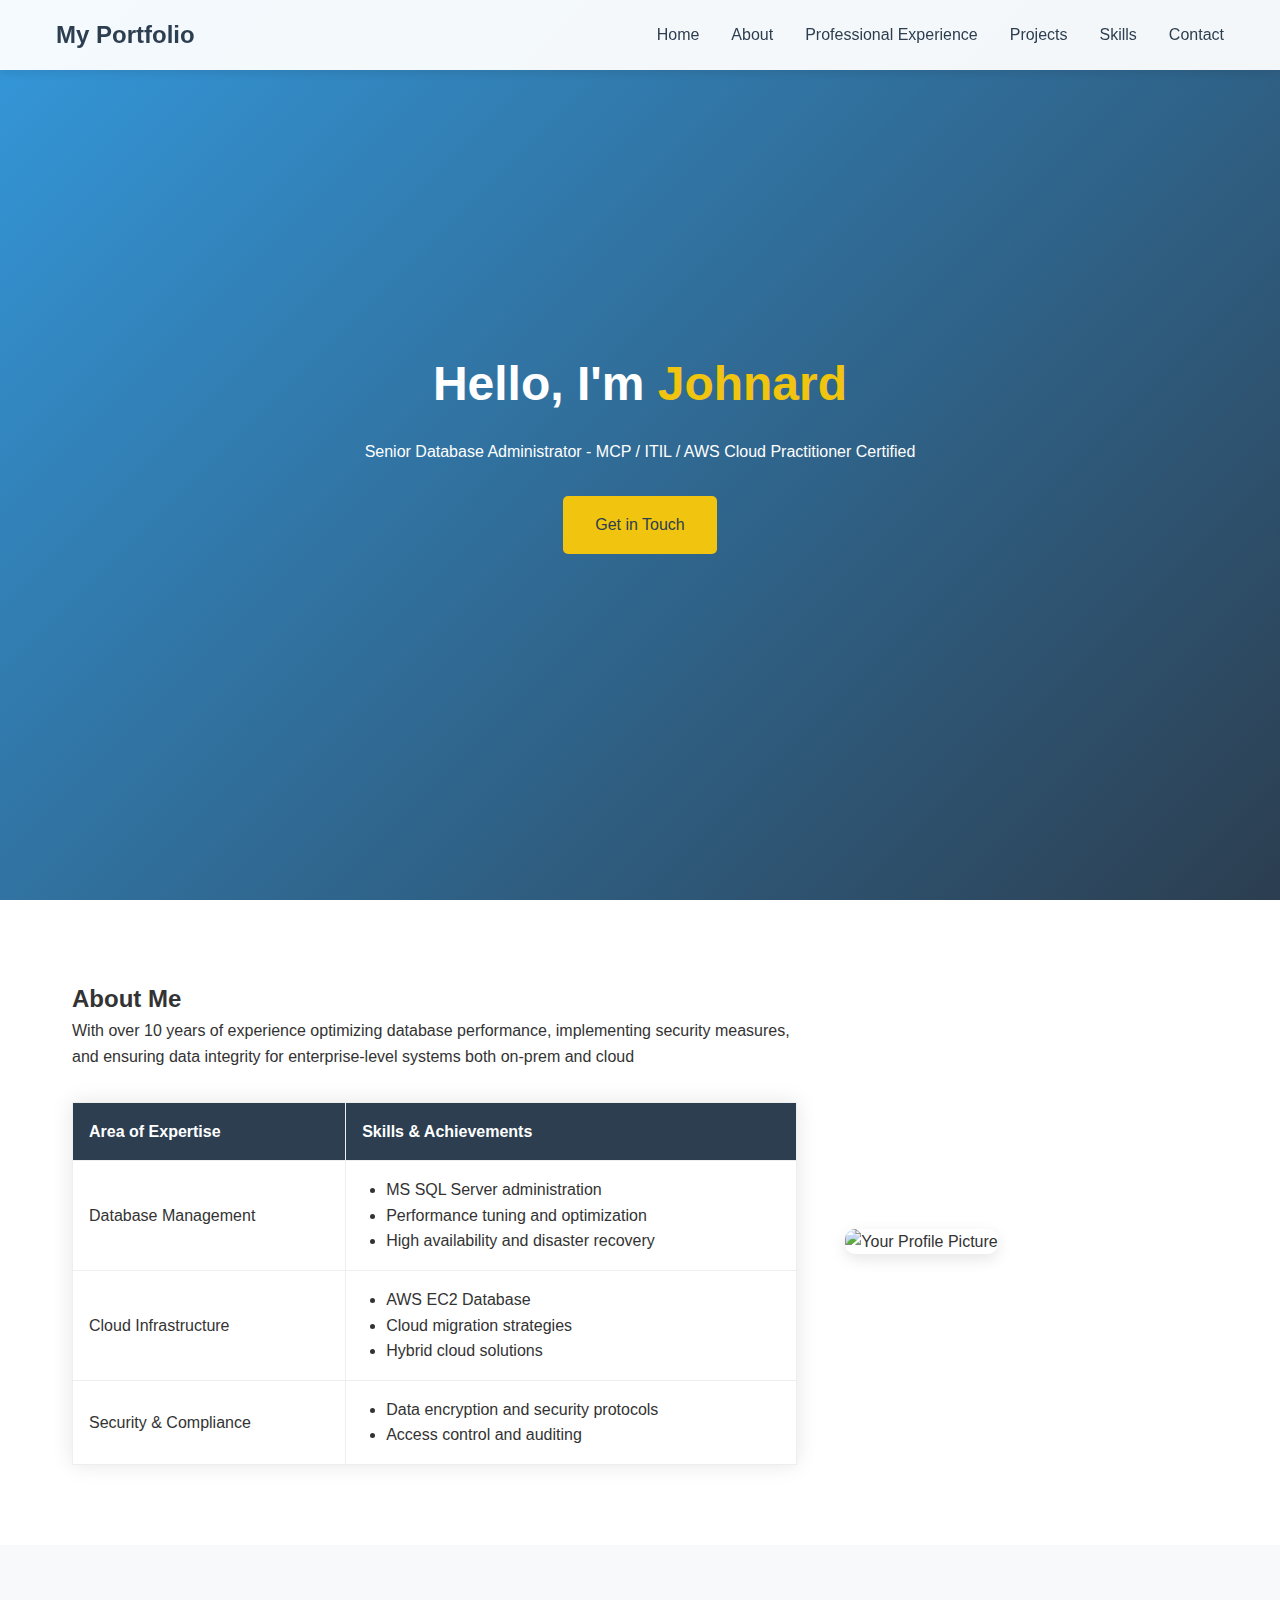
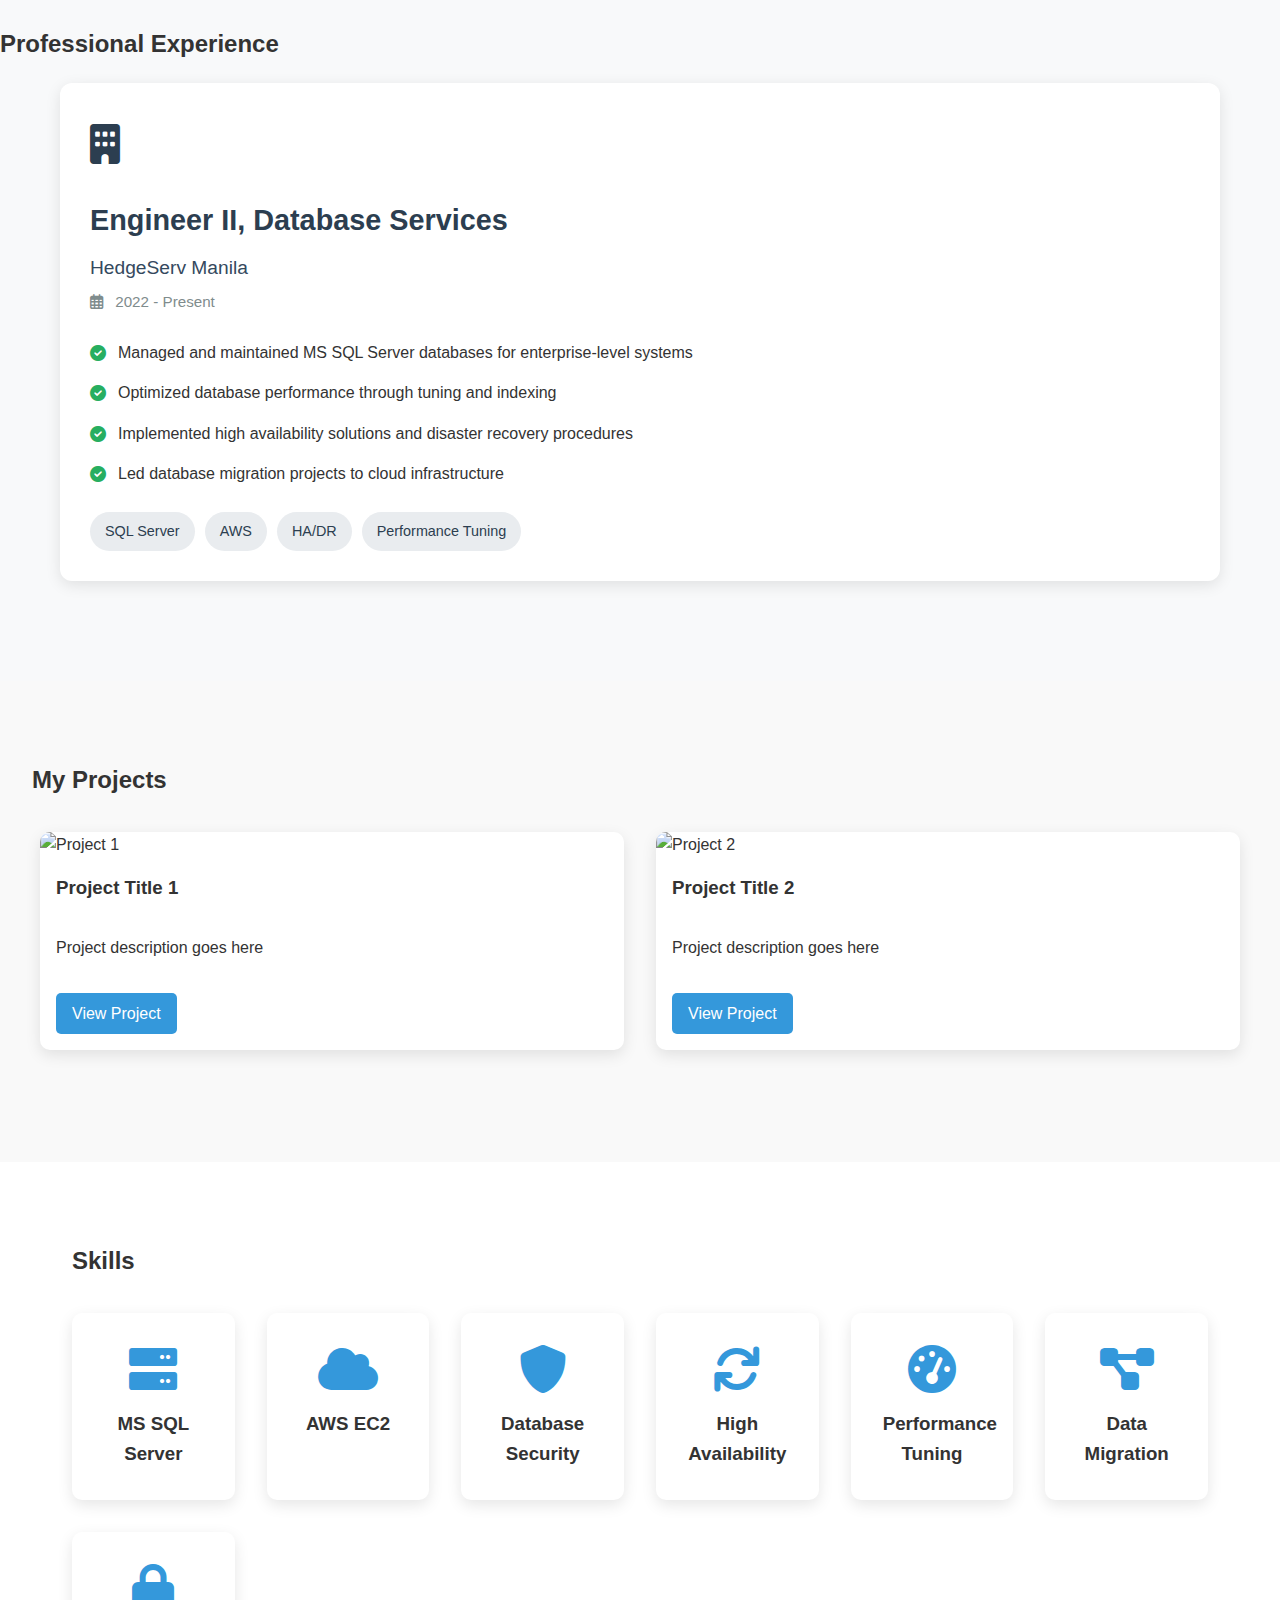
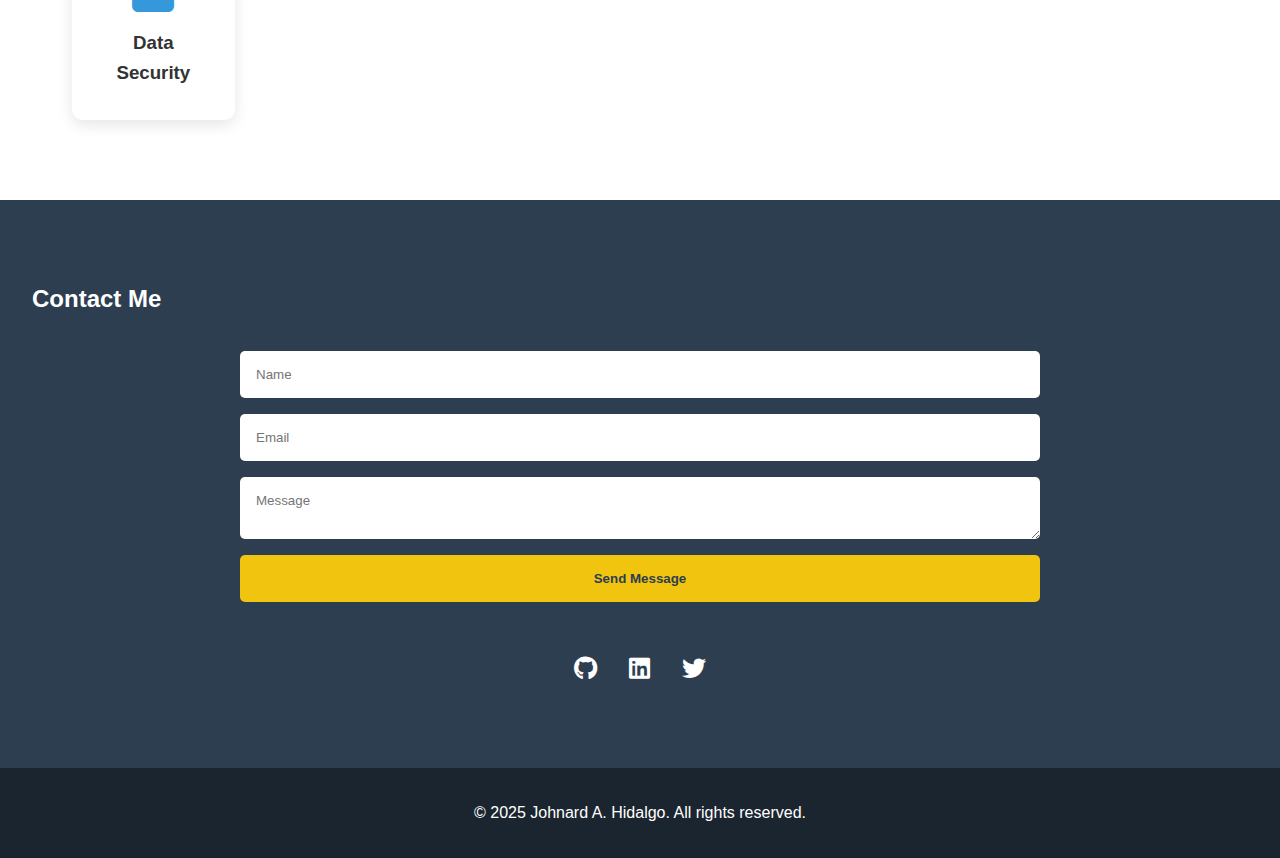
==== commit 2919d88f: "Update index.html" ====
--- a/index.html
+++ b/index.html
@@ -96,7 +96,7 @@
                 </div>
                 <div class="experience-header">
                     <h3>Engineer II, Database Services</h3>
-                    <span class="company">HedgeServ</span>
+                    <span class="company">HedgeServ Manila</span>
                     <span class="duration"><i class="far fa-calendar-alt"></i> 2022 - Present</span>
                 </div>
                 <div class="experience-body">
--- a/styles.css
+++ b/styles.css
@@ -282,4 +282,104 @@
     .hero-content h1 {
         font-size: 2rem;
     }
-}+}
+
+/* Professional Experience Section */
+.experience {
+    padding: 80px 0;
+    background-color: #f8f9fa;
+}
+
+.experience-grid {
+    max-width: 1200px;
+    margin: 0 auto;
+    padding: 0 20px;
+}
+
+.experience-card {
+    background: white;
+    border-radius: 12px;
+    box-shadow: 0 4px 15px rgba(0, 0, 0, 0.1);
+    padding: 30px;
+    margin: 20px 0;
+    transition: transform 0.3s ease;
+}
+
+.experience-card:hover {
+    transform: translateY(-5px);
+}
+
+.company-logo {
+    font-size: 2.5em;
+    color: #2c3e50;
+    margin-bottom: 20px;
+}
+
+.experience-header {
+    margin-bottom: 25px;
+}
+
+.experience-header h3 {
+    color: #2c3e50;
+    font-size: 1.8em;
+    margin-bottom: 10px;
+}
+
+.company {
+    font-size: 1.2em;
+    color: #34495e;
+    display: block;
+    margin-bottom: 5px;
+}
+
+.duration {
+    color: #7f8c8d;
+    font-size: 0.95em;
+}
+
+.duration i {
+    margin-right: 8px;
+}
+
+.experience-body {
+    margin: 25px 0;
+}
+
+.experience-body ul {
+    list-style: none;
+    padding: 0;
+}
+
+.experience-body li {
+    margin-bottom: 15px;
+    display: flex;
+    align-items: flex-start;
+    line-height: 1.6;
+}
+
+.experience-body li i {
+    color: #27ae60;
+    margin-right: 12px;
+    margin-top: 5px;
+}
+
+.tech-stack {
+    margin-top: 25px;
+    display: flex;
+    flex-wrap: wrap;
+    gap: 10px;
+}
+
+.tech-badge {
+    background-color: #e9ecef;
+    color: #2c3e50;
+    padding: 8px 15px;
+    border-radius: 20px;
+    font-size: 0.9em;
+    transition: all 0.3s ease;
+}
+
+.tech-badge:hover {
+    background-color: #2c3e50;
+    color: white;
+}
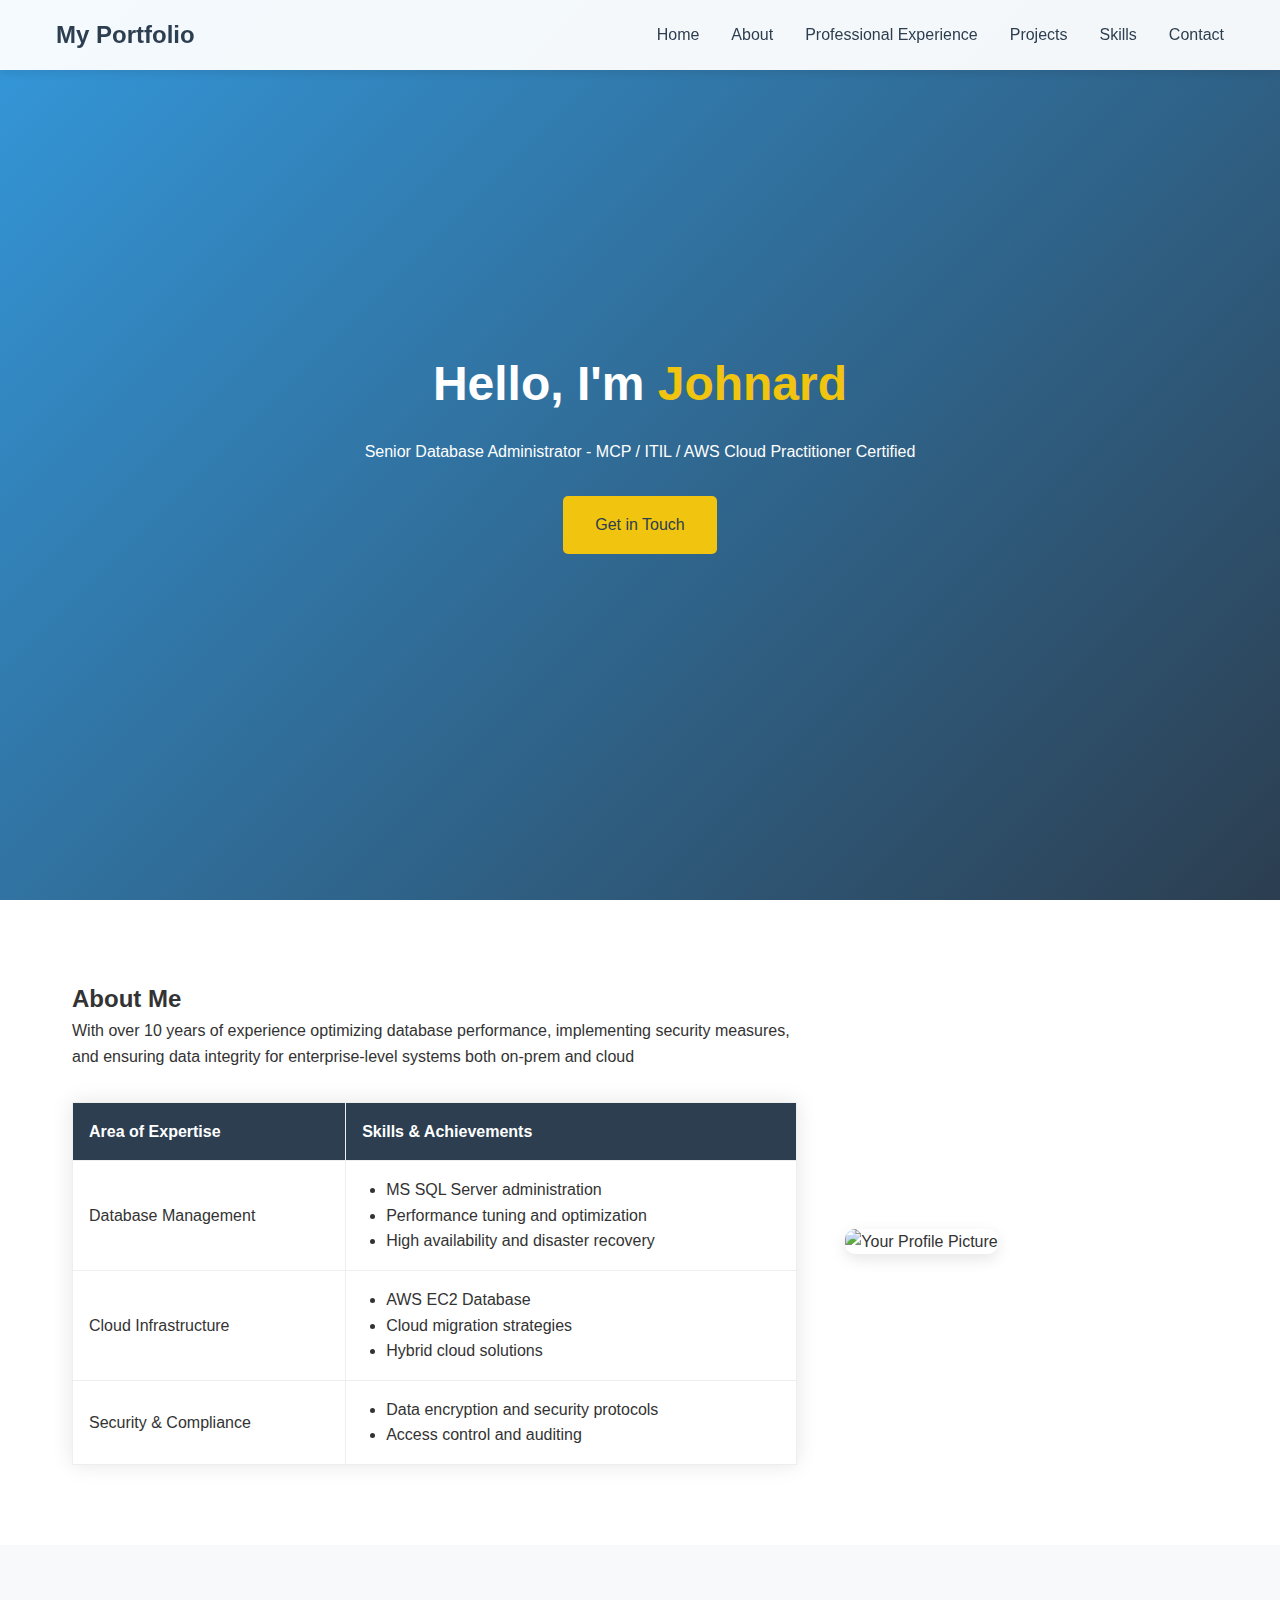
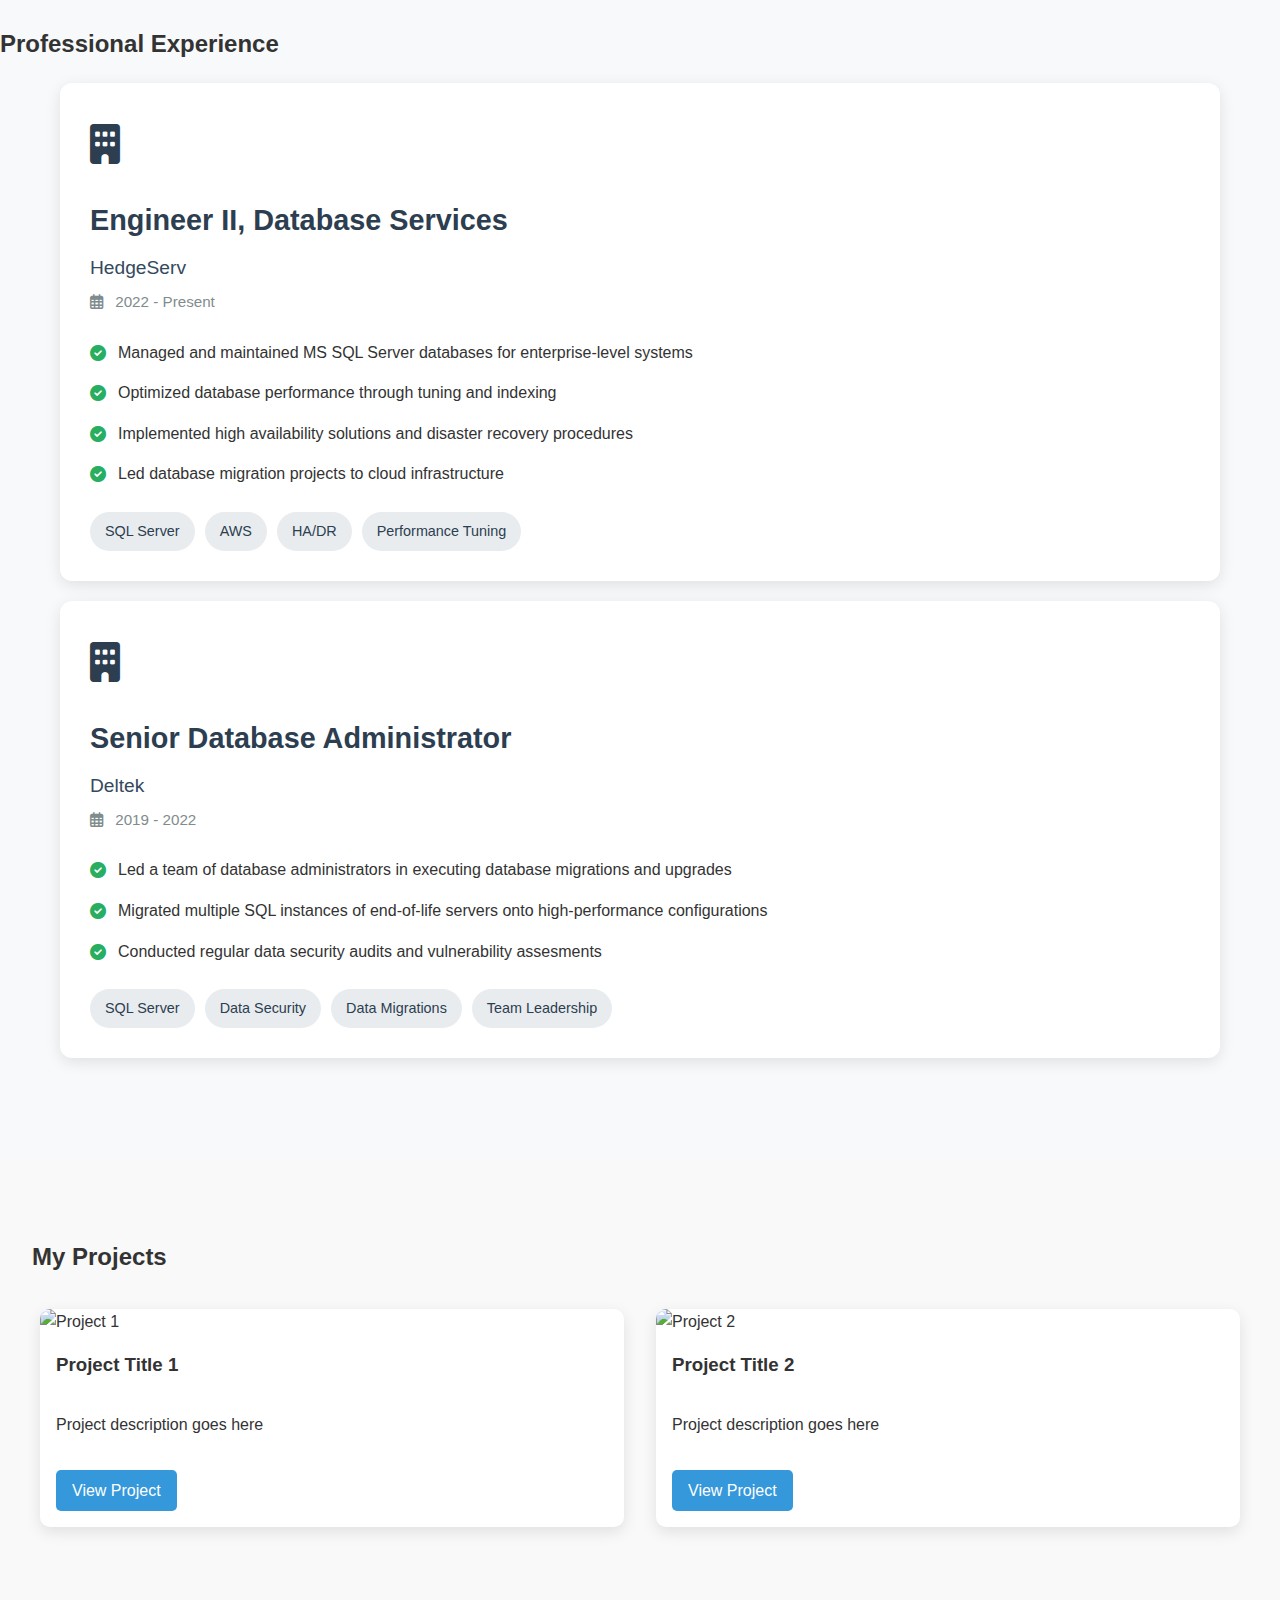
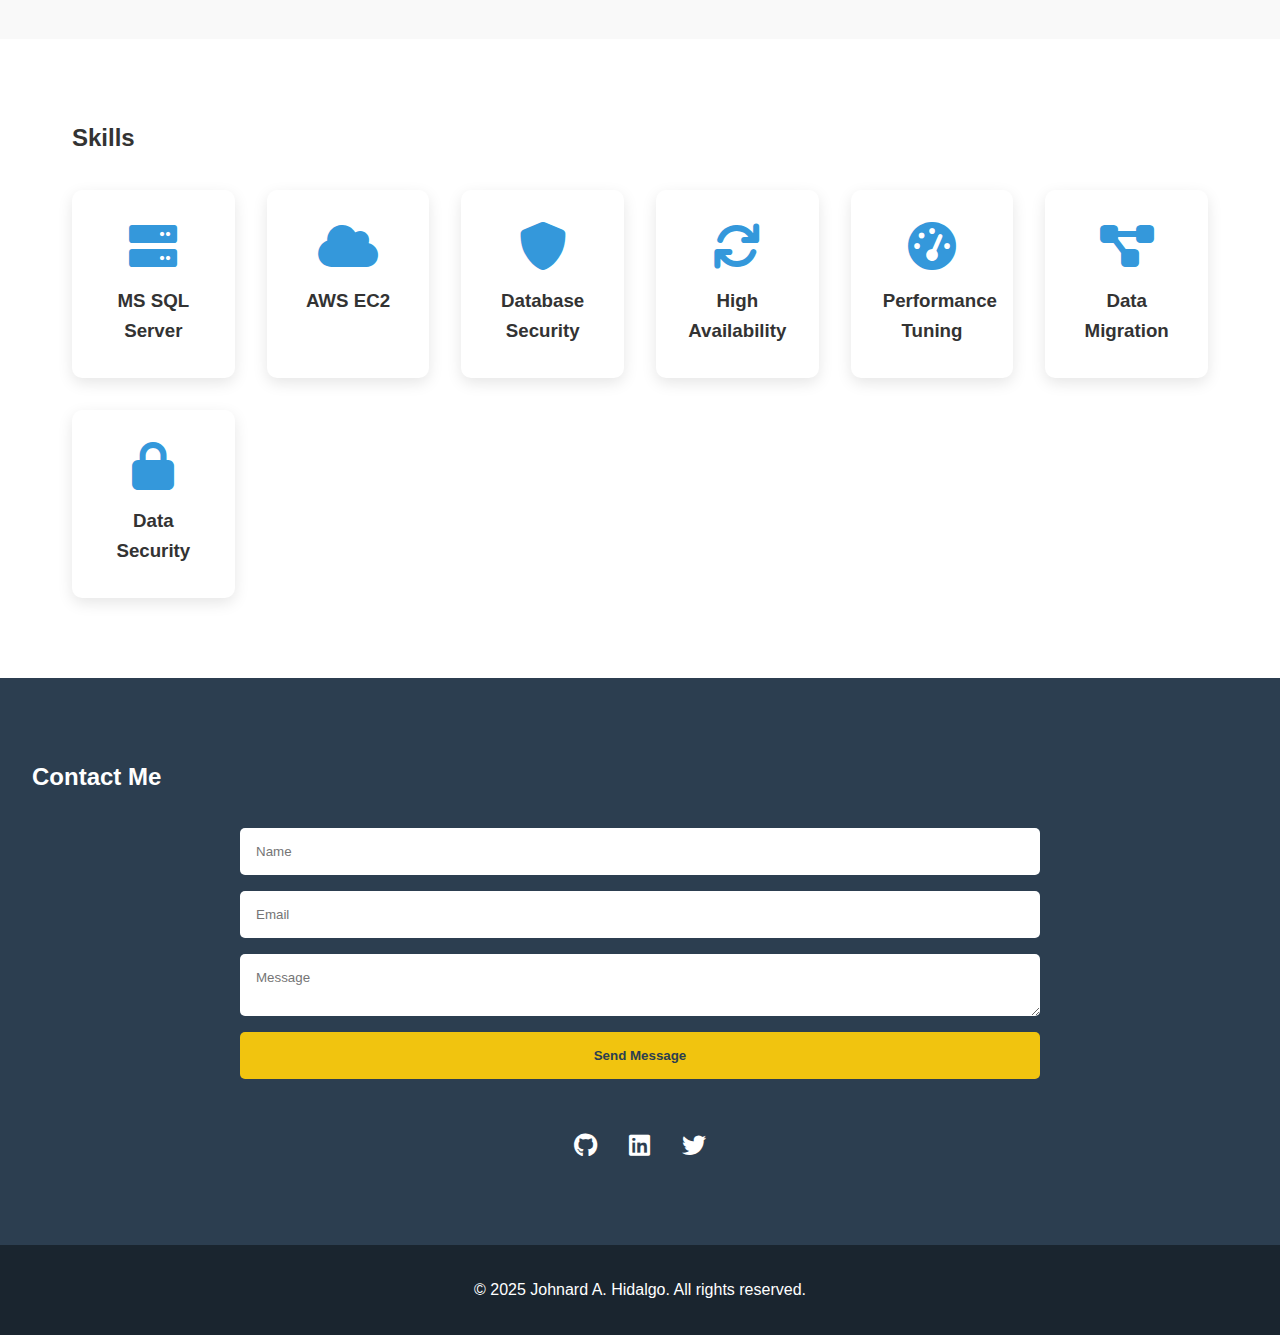
==== commit 3c96dde8: "Update index.html" ====
--- a/index.html
+++ b/index.html
@@ -96,7 +96,7 @@
                 </div>
                 <div class="experience-header">
                     <h3>Engineer II, Database Services</h3>
-                    <span class="company">HedgeServ Manila</span>
+                    <span class="company">HedgeServ</span>
                     <span class="duration"><i class="far fa-calendar-alt"></i> 2022 - Present</span>
                 </div>
                 <div class="experience-body">
@@ -114,8 +114,32 @@
                     <span class="tech-badge">Performance Tuning</span>
                 </div>
             </div>
+
+            <div class="experience-card">
+                <div class="company-logo">
+                    <i class="fas fa-building"></i>
+                </div>
+                <div class="experience-header">
+                    <h3>Senior Database Administrator</h3>
+                    <span class="company">Deltek</span>
+                    <span class="duration"><i class="far fa-calendar-alt"></i> 2019 - 2022</span>
+                </div>
+                <div class="experience-body">
+                    <ul>
+                        <li><i class="fas fa-check-circle"></i> Led a team of database administrators in executing database migrations and upgrades</li>
+                        <li><i class="fas fa-check-circle"></i> Migrated multiple SQL instances of end-of-life servers onto high-performance configurations</li>
+                        <li><i class="fas fa-check-circle"></i> Conducted regular data security audits and vulnerability assesments</li>
+                    </ul>
+                </div>
+                <div class="tech-stack">
+                    <span class="tech-badge">SQL Server</span>
+                    <span class="tech-badge">Data Security</span>
+                    <span class="tech-badge">Data Migrations</span>
+                    <span class="tech-badge">Team Leadership</span>
+                </div>
+            </div>
         </div>     
-    </section>        
+    </section>
 
     <!-- Projects Section -->
     <section id="projects" class="projects">
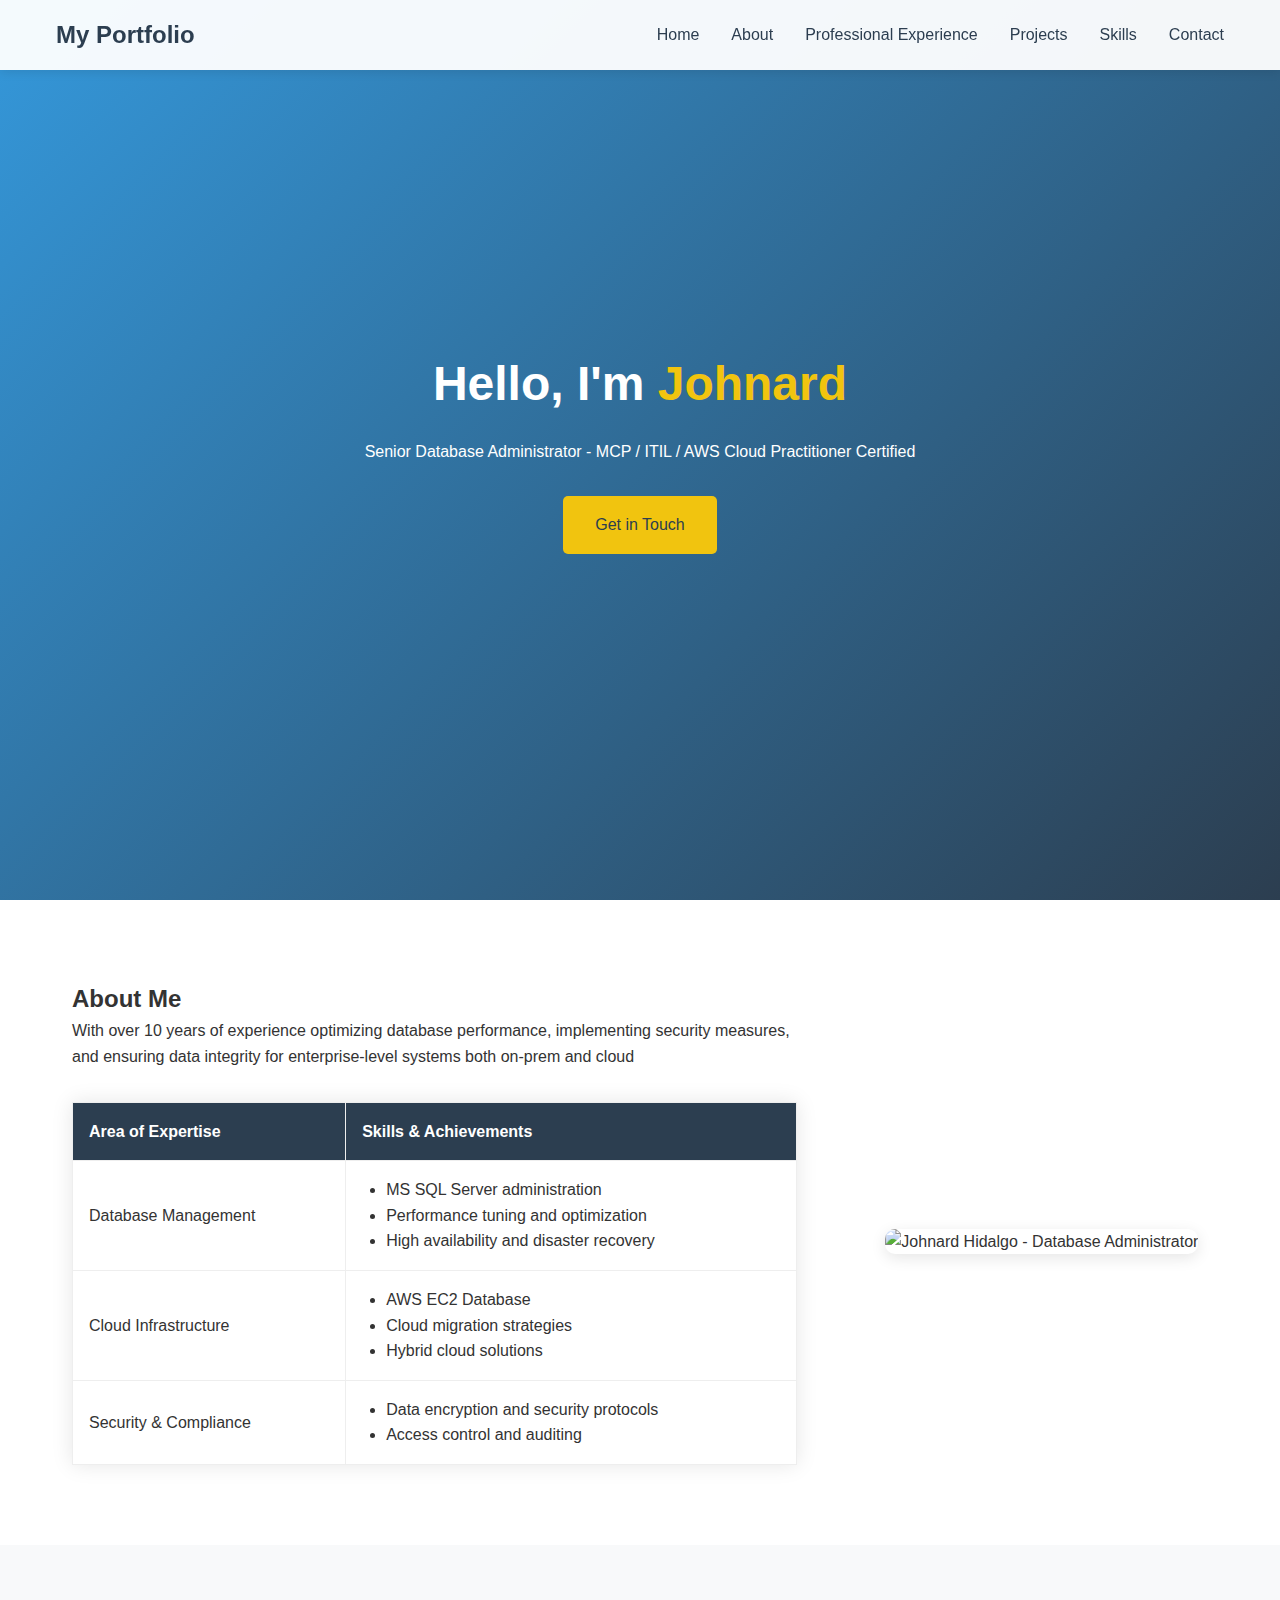
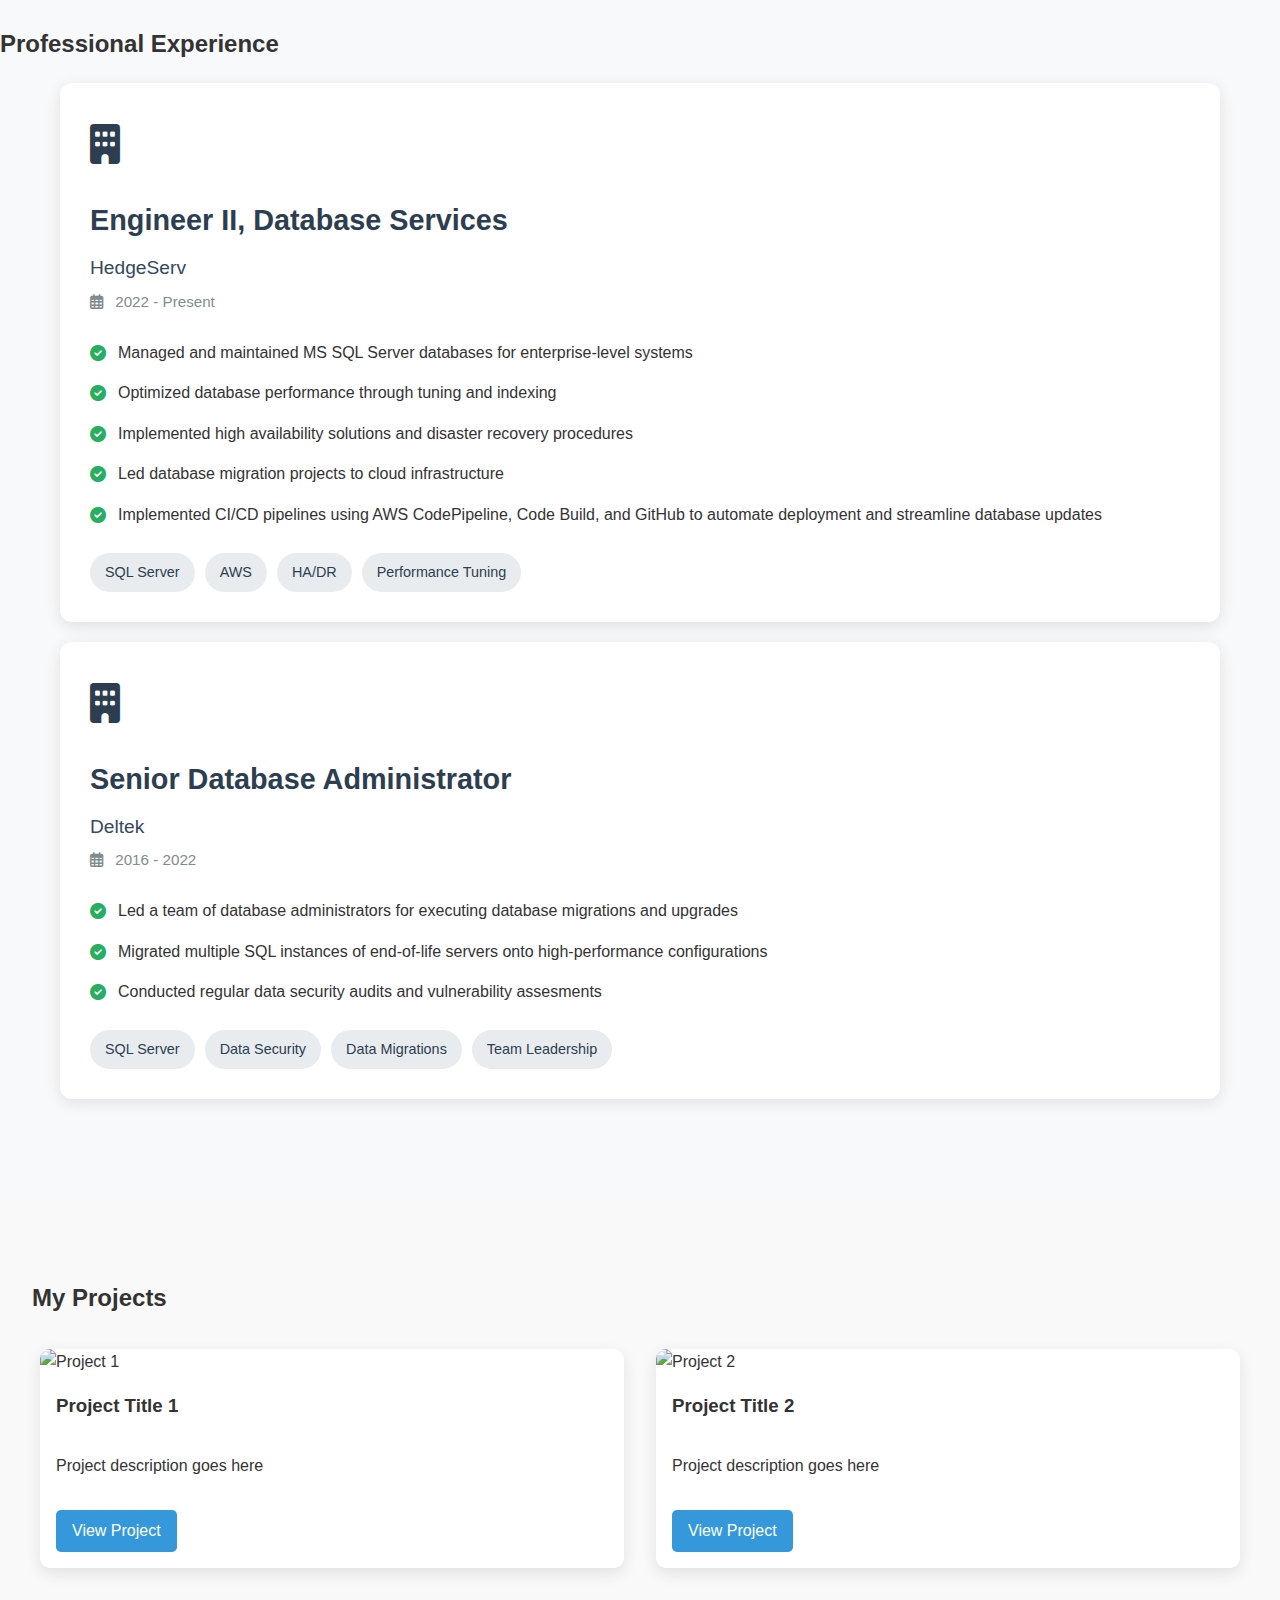
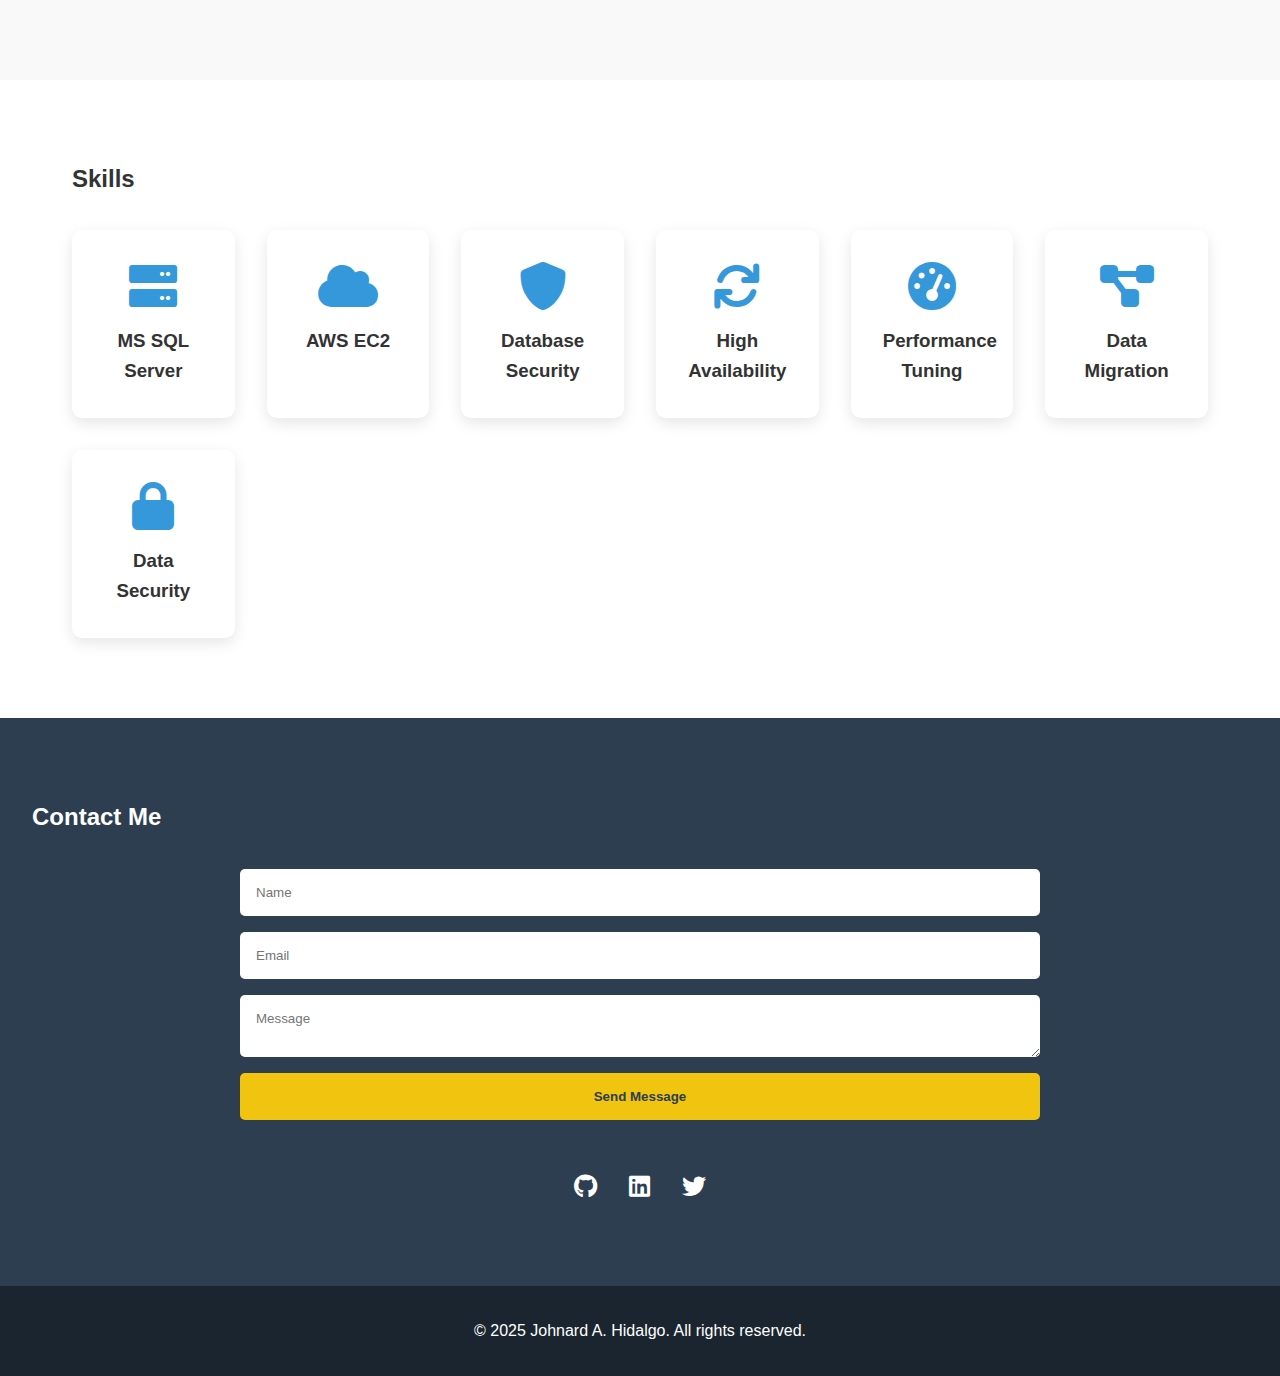
==== commit e6e6e8ca: "Update index.html" ====
--- a/index.html
+++ b/index.html
@@ -82,10 +82,11 @@
                 </table>
             </div>
             <div class="about-image">
-                <img src="your-image.jpg" alt="Your Profile Picture">
-            </div>
-        </div>
-    </section>
+                <img src="images/profile-photo.jpg" alt="Johnard Hidalgo - Database Administrator">
+            </div>
+        </div>
+    </section>
+    
     <!-- Profesional Experience Section -->
     <section id="experience" class="experience">
         <h2>Professional Experience</h2>
@@ -105,6 +106,7 @@
                         <li><i class="fas fa-check-circle"></i> Optimized database performance through tuning and indexing</li>
                         <li><i class="fas fa-check-circle"></i> Implemented high availability solutions and disaster recovery procedures</li>
                         <li><i class="fas fa-check-circle"></i> Led database migration projects to cloud infrastructure</li>
+                        <li><i class="fas fa-check-circle"></i> Implemented CI/CD pipelines using AWS CodePipeline, Code Build, and GitHub to automate deployment and streamline database updates</li>
                     </ul>
                 </div>
                 <div class="tech-stack">
@@ -122,11 +124,11 @@
                 <div class="experience-header">
                     <h3>Senior Database Administrator</h3>
                     <span class="company">Deltek</span>
-                    <span class="duration"><i class="far fa-calendar-alt"></i> 2019 - 2022</span>
+                    <span class="duration"><i class="far fa-calendar-alt"></i> 2016 - 2022</span>
                 </div>
                 <div class="experience-body">
                     <ul>
-                        <li><i class="fas fa-check-circle"></i> Led a team of database administrators in executing database migrations and upgrades</li>
+                        <li><i class="fas fa-check-circle"></i> Led a team of database administrators for executing database migrations and upgrades</li>
                         <li><i class="fas fa-check-circle"></i> Migrated multiple SQL instances of end-of-life servers onto high-performance configurations</li>
                         <li><i class="fas fa-check-circle"></i> Conducted regular data security audits and vulnerability assesments</li>
                     </ul>
--- a/styles.css
+++ b/styles.css
@@ -102,10 +102,21 @@
     align-items: center;
 }
 
+.about-image {
+    flex: 0 0 300px;
+    margin-left: 40px;
+}
+
 .about-image img {
     width: 100%;
+    height: auto;
     border-radius: 10px;
-    box-shadow: 0 5px 15px rgba(0, 0, 0, 0.1);
+    box-shadow: 0 4px 15px rgba(0, 0, 0, 0.1);
+    transition: transform 0.3s ease;
+}
+
+.about-image img:hover {
+    transform: scale(1.02);
 }
 
 /* Experience Table */
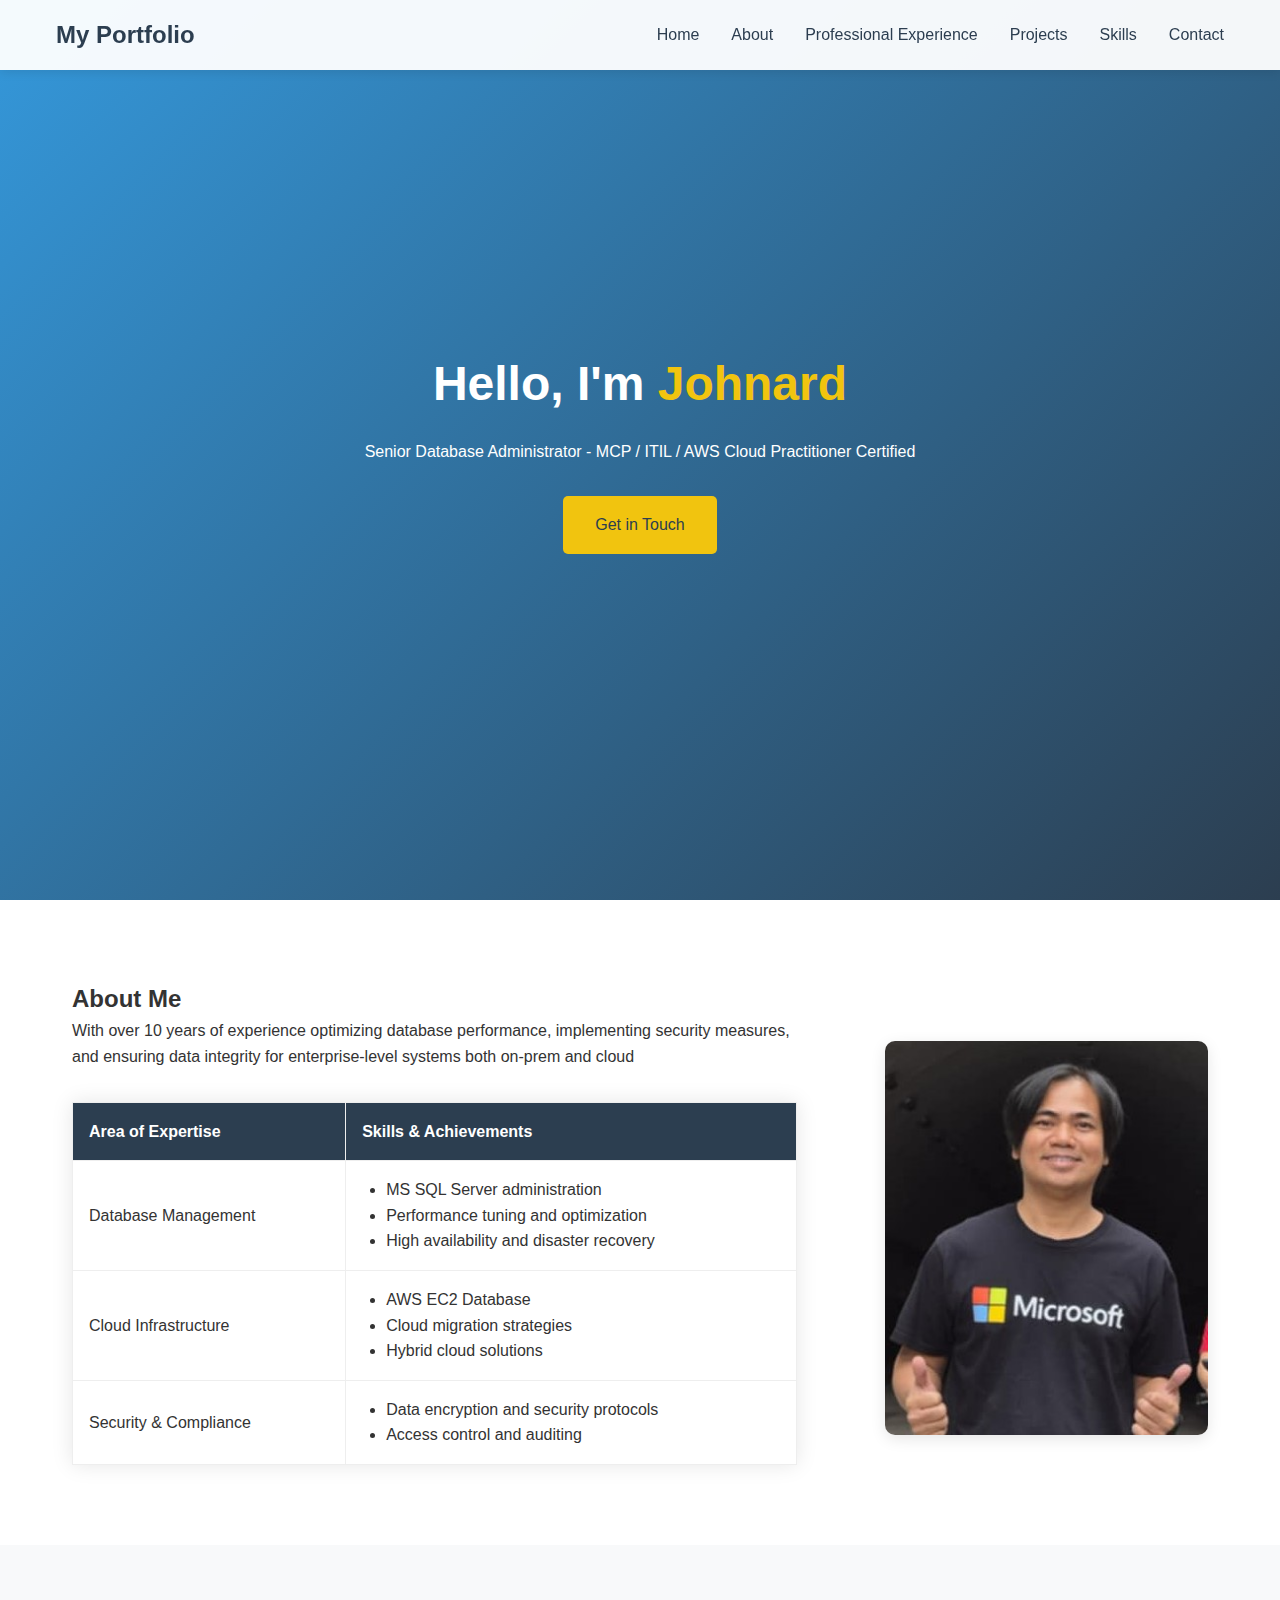
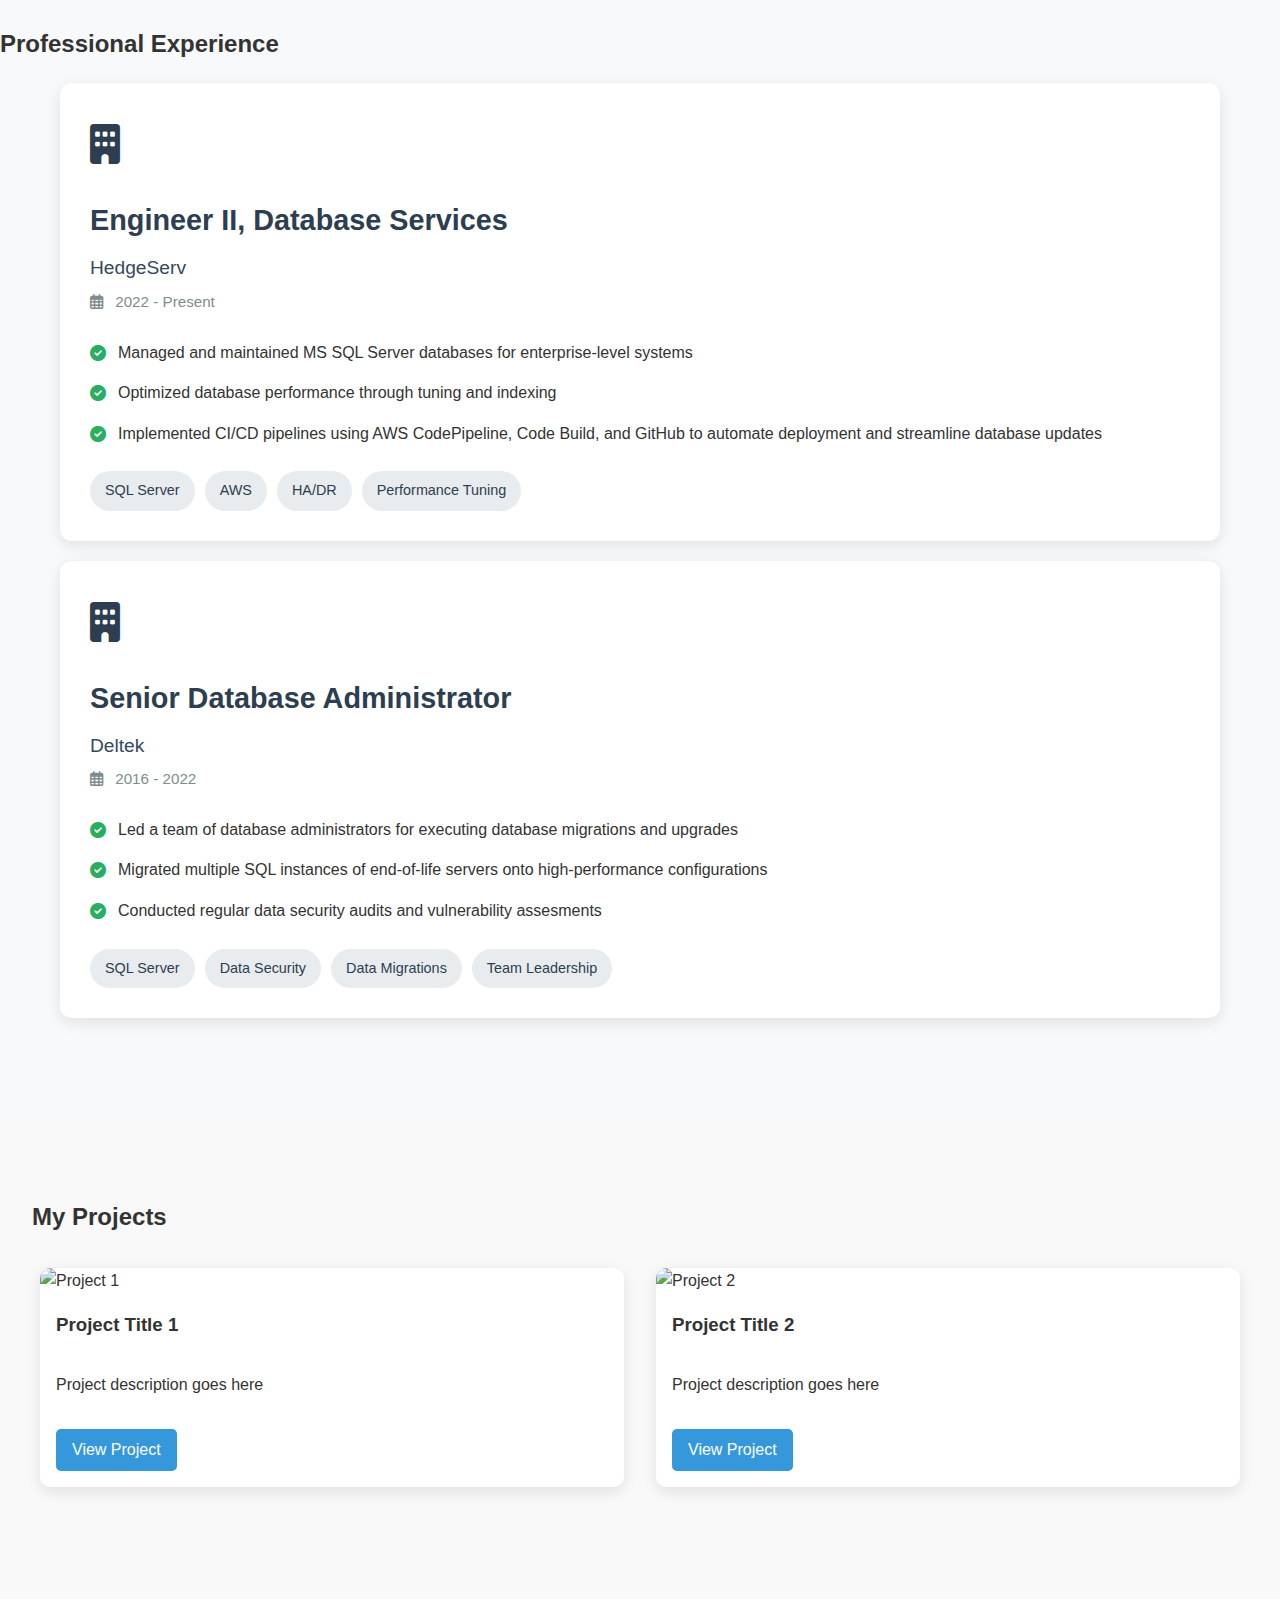
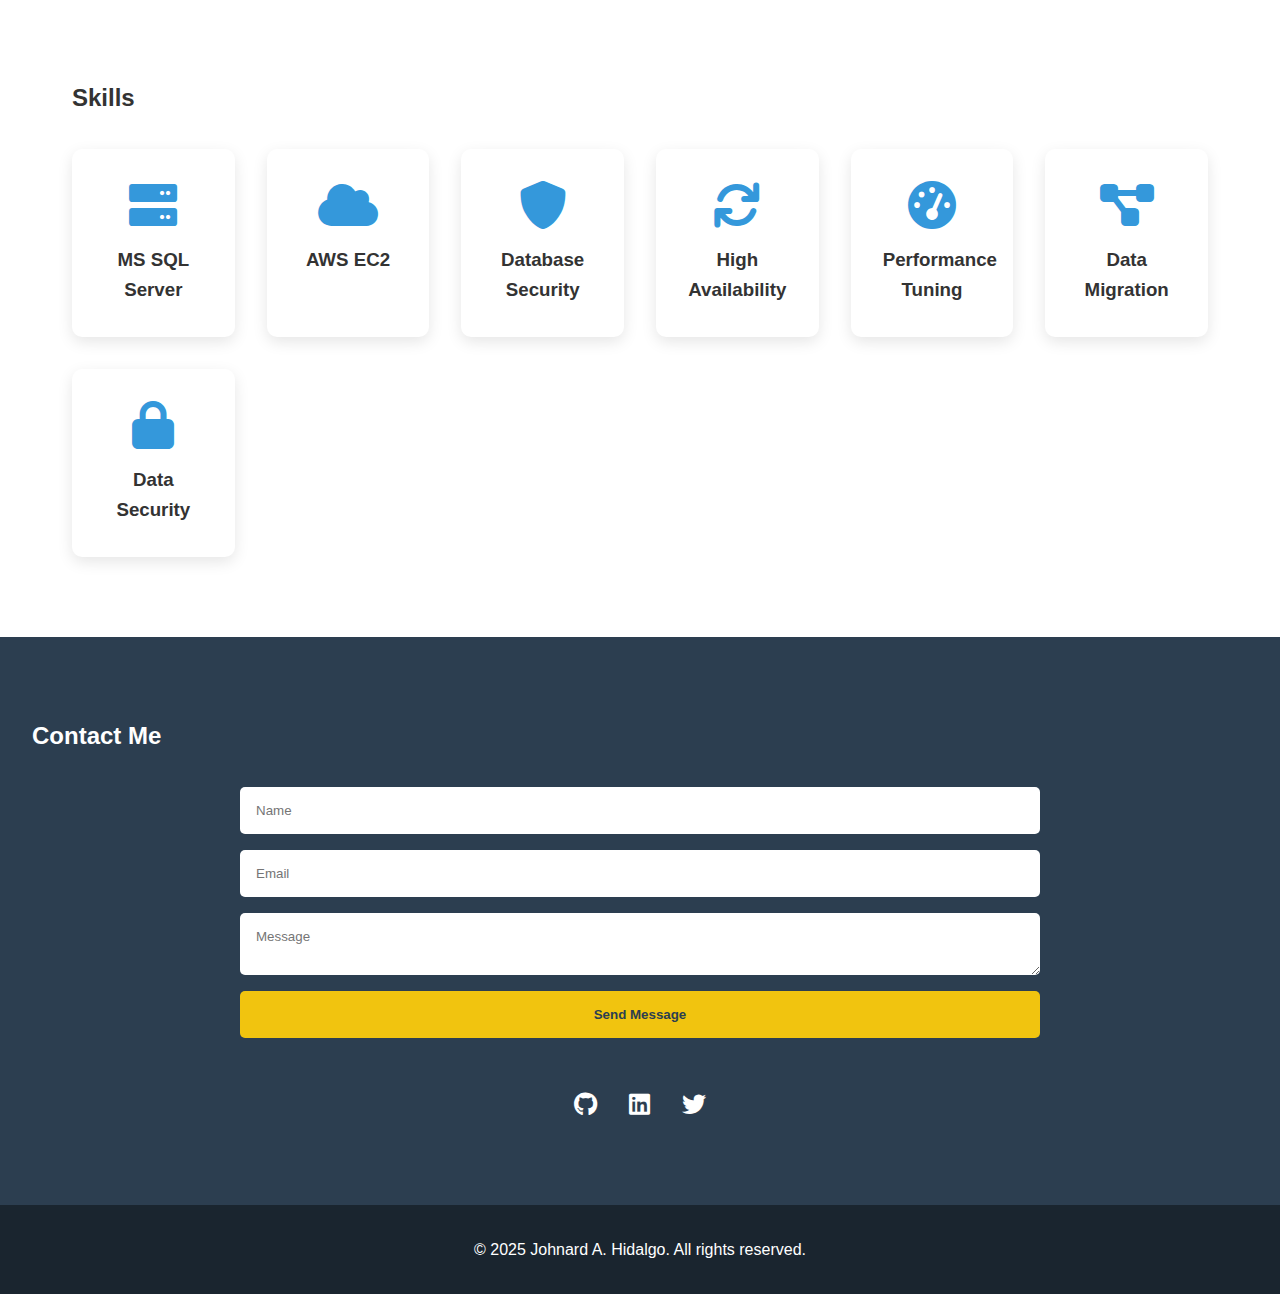
==== commit ccca7d8b: "Update index.html" ====
--- a/index.html
+++ b/index.html
@@ -104,9 +104,12 @@
                     <ul>
                         <li><i class="fas fa-check-circle"></i> Managed and maintained MS SQL Server databases for enterprise-level systems</li>
                         <li><i class="fas fa-check-circle"></i> Optimized database performance through tuning and indexing</li>
+                    <!--
                         <li><i class="fas fa-check-circle"></i> Implemented high availability solutions and disaster recovery procedures</li>
                         <li><i class="fas fa-check-circle"></i> Led database migration projects to cloud infrastructure</li>
+                    -->
                         <li><i class="fas fa-check-circle"></i> Implemented CI/CD pipelines using AWS CodePipeline, Code Build, and GitHub to automate deployment and streamline database updates</li>
+                    
                     </ul>
                 </div>
                 <div class="tech-stack">
